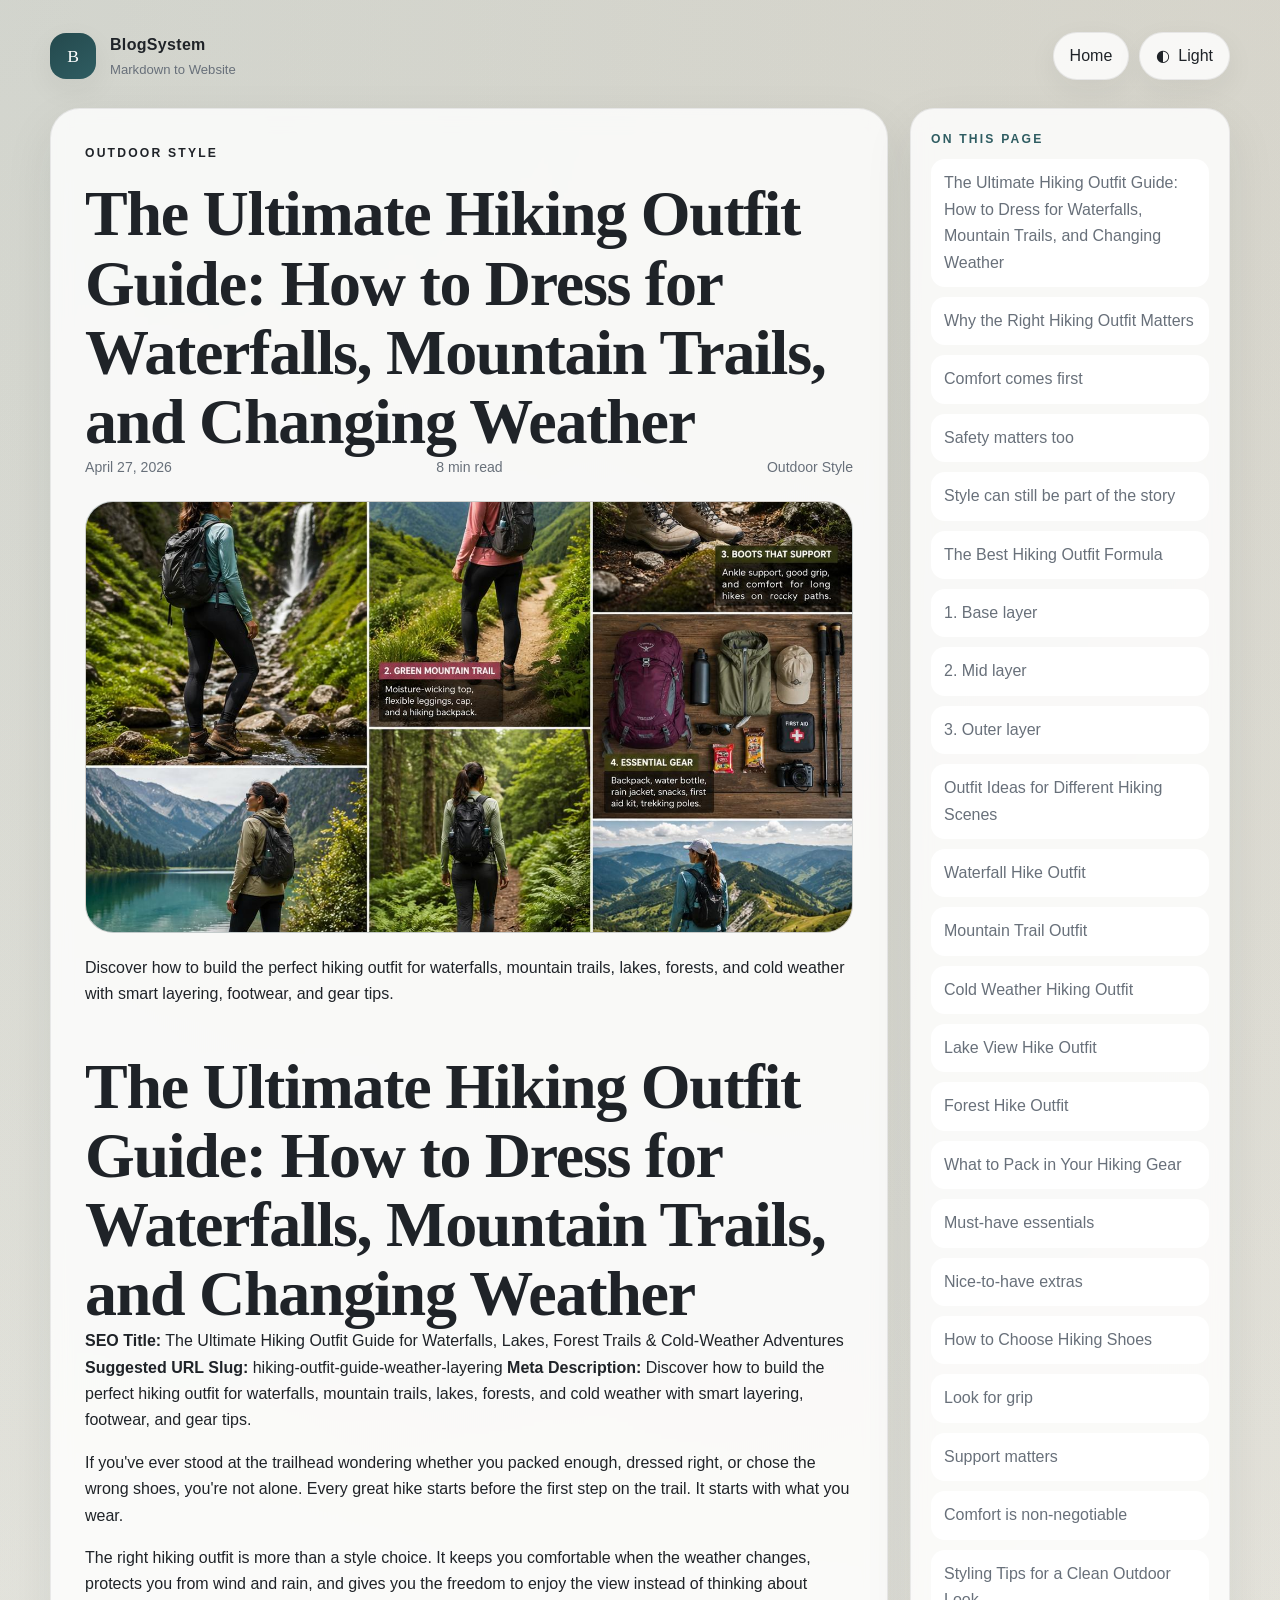
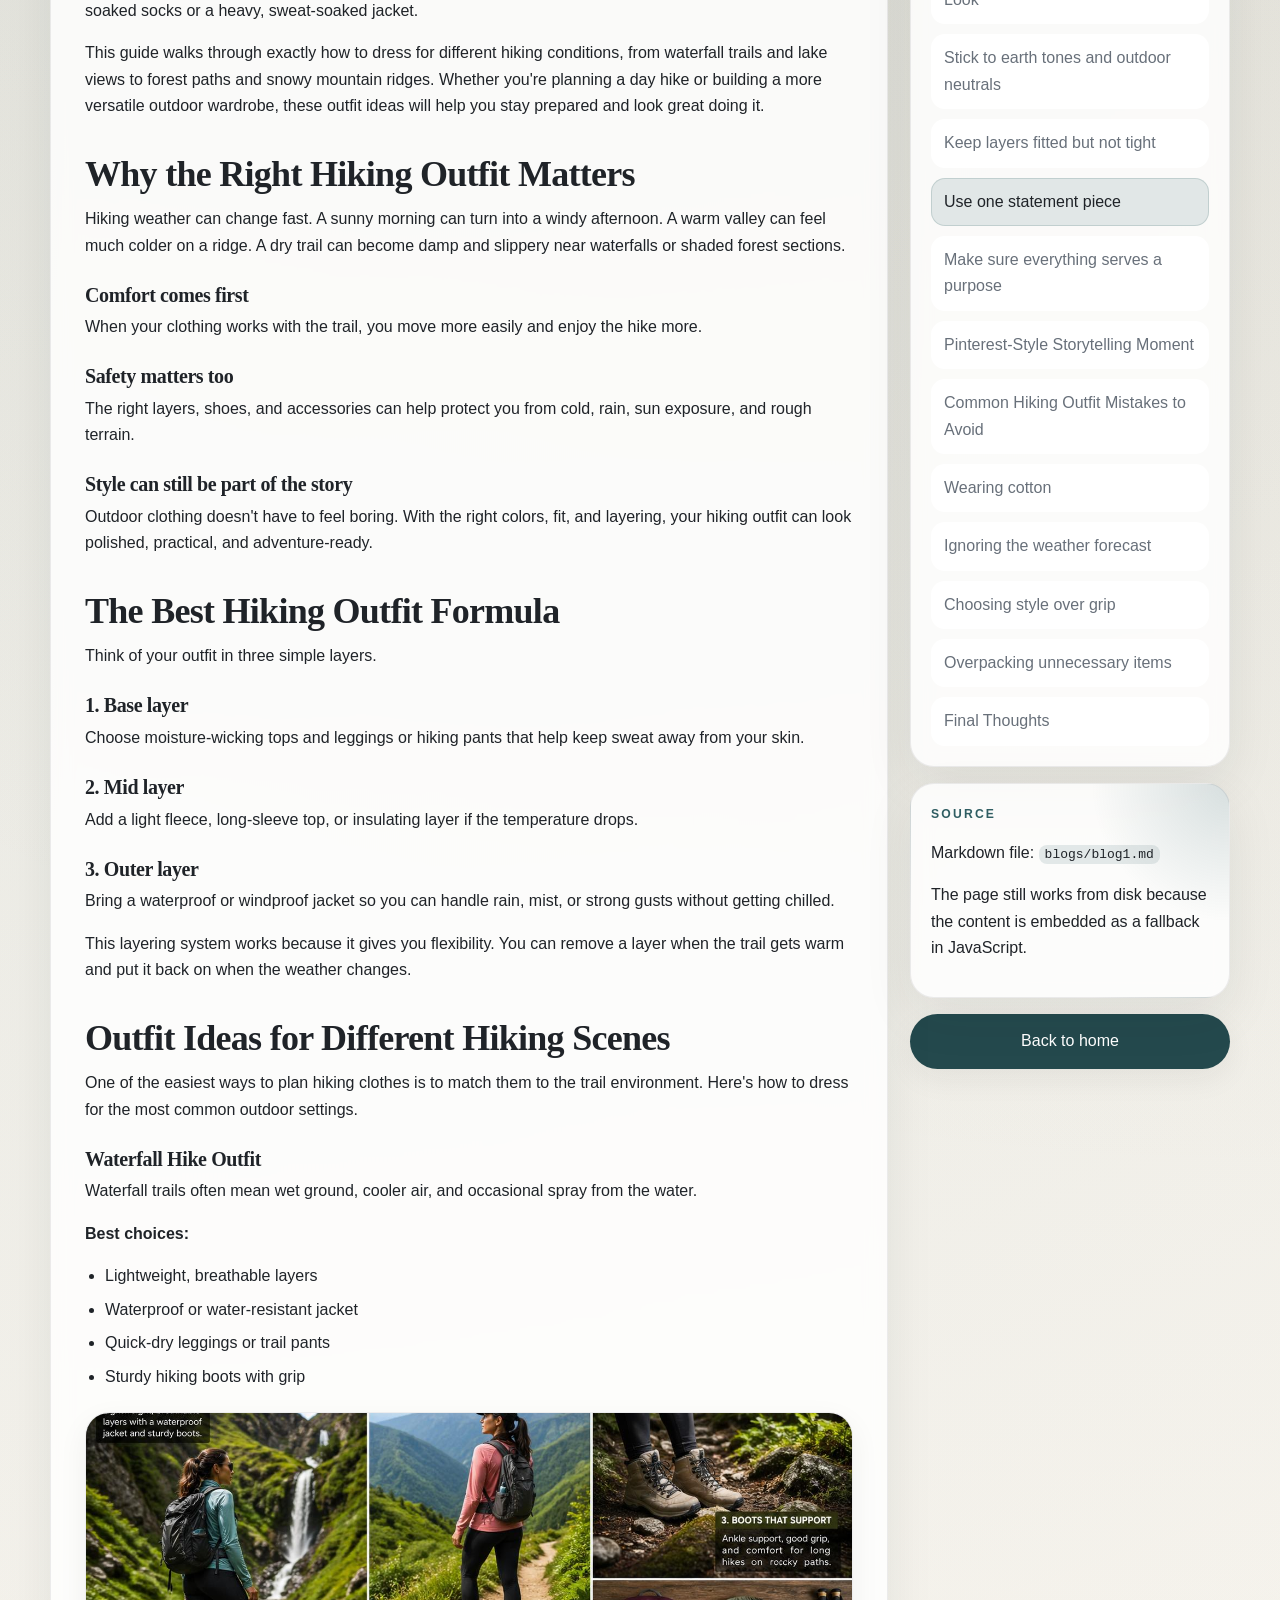
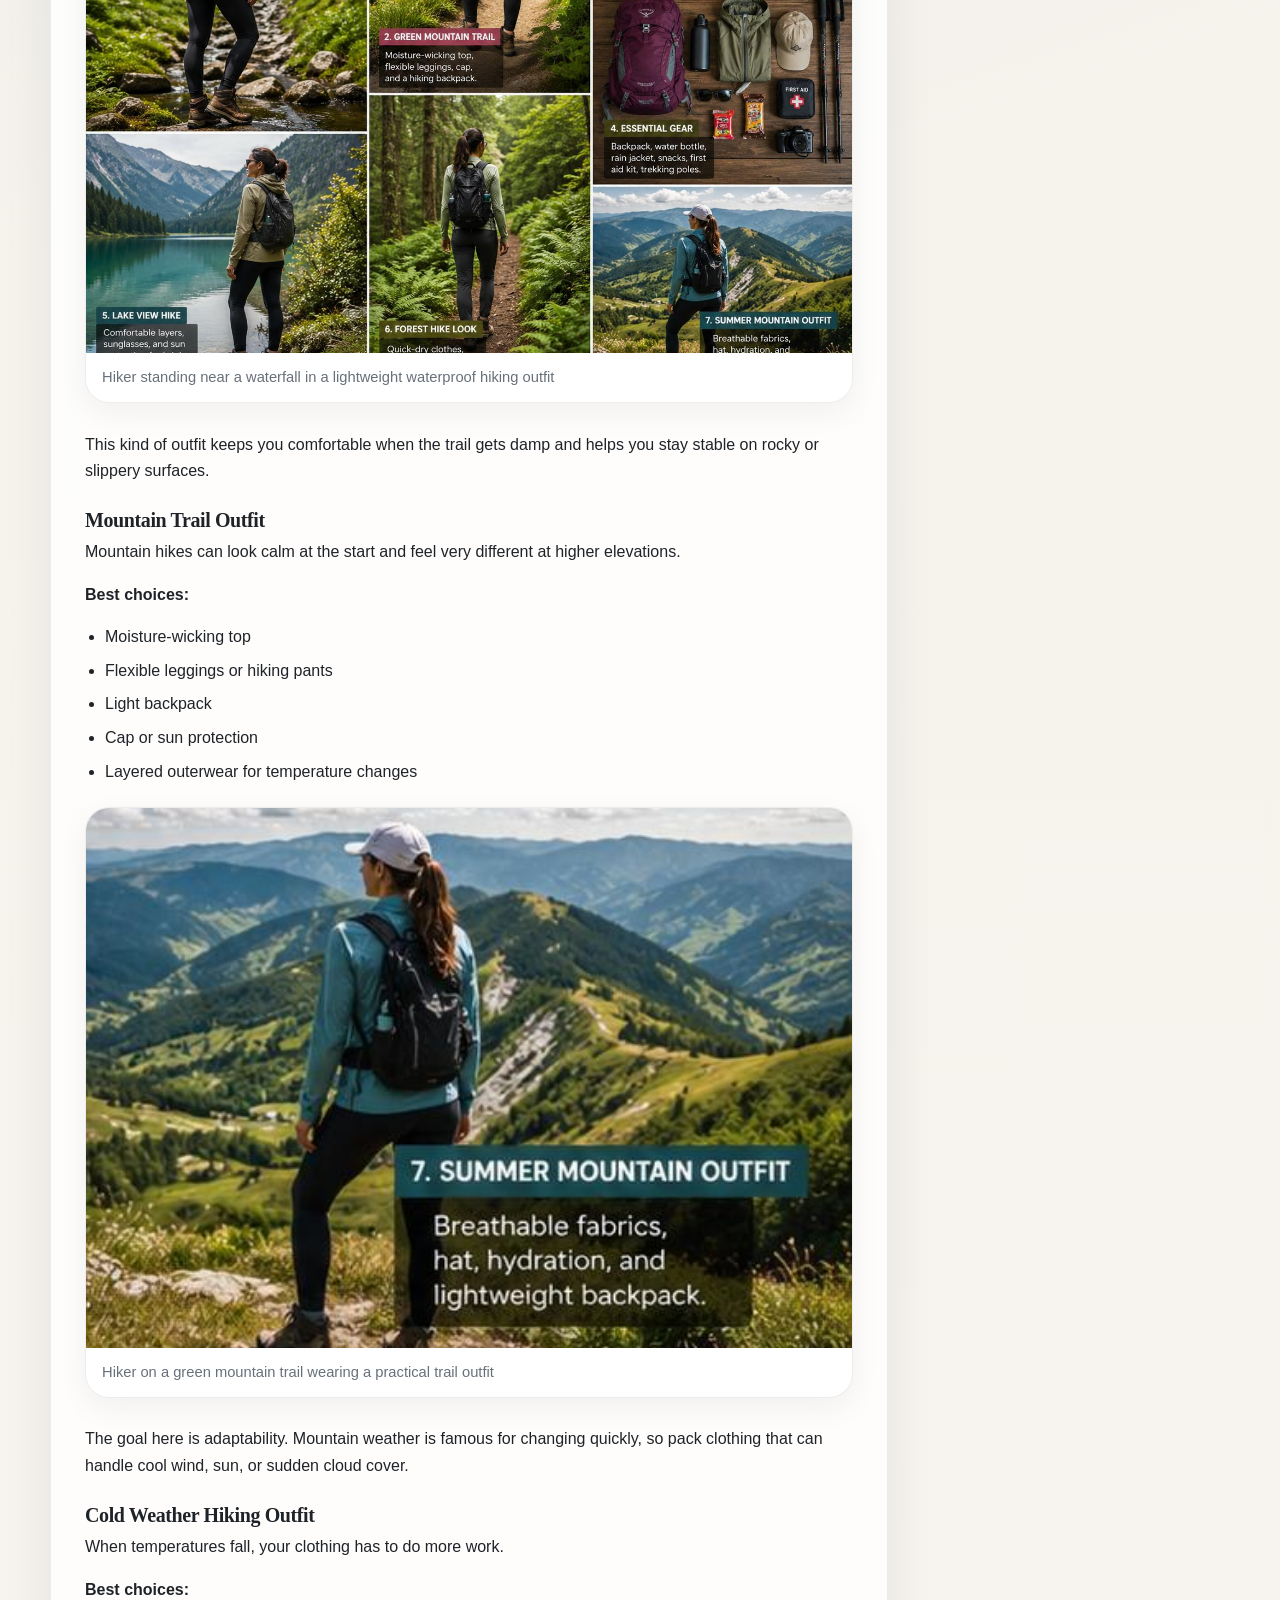
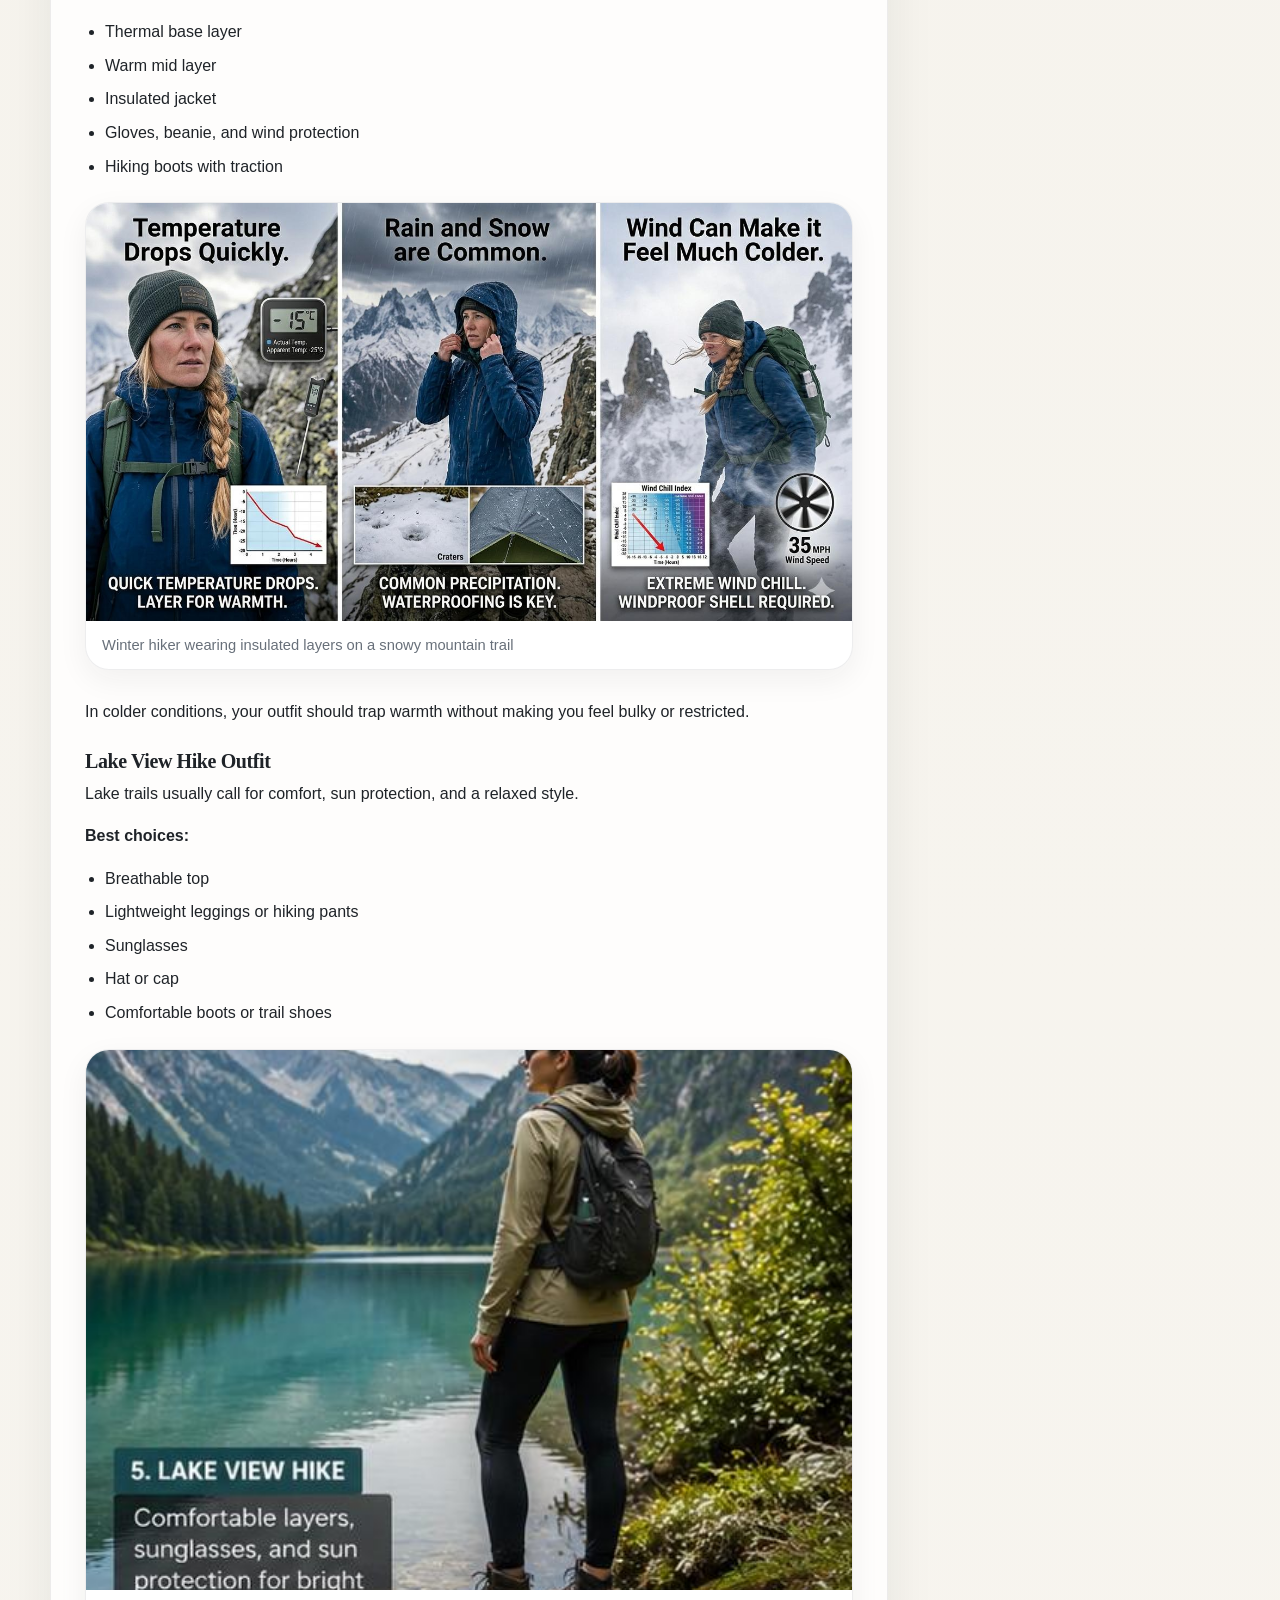
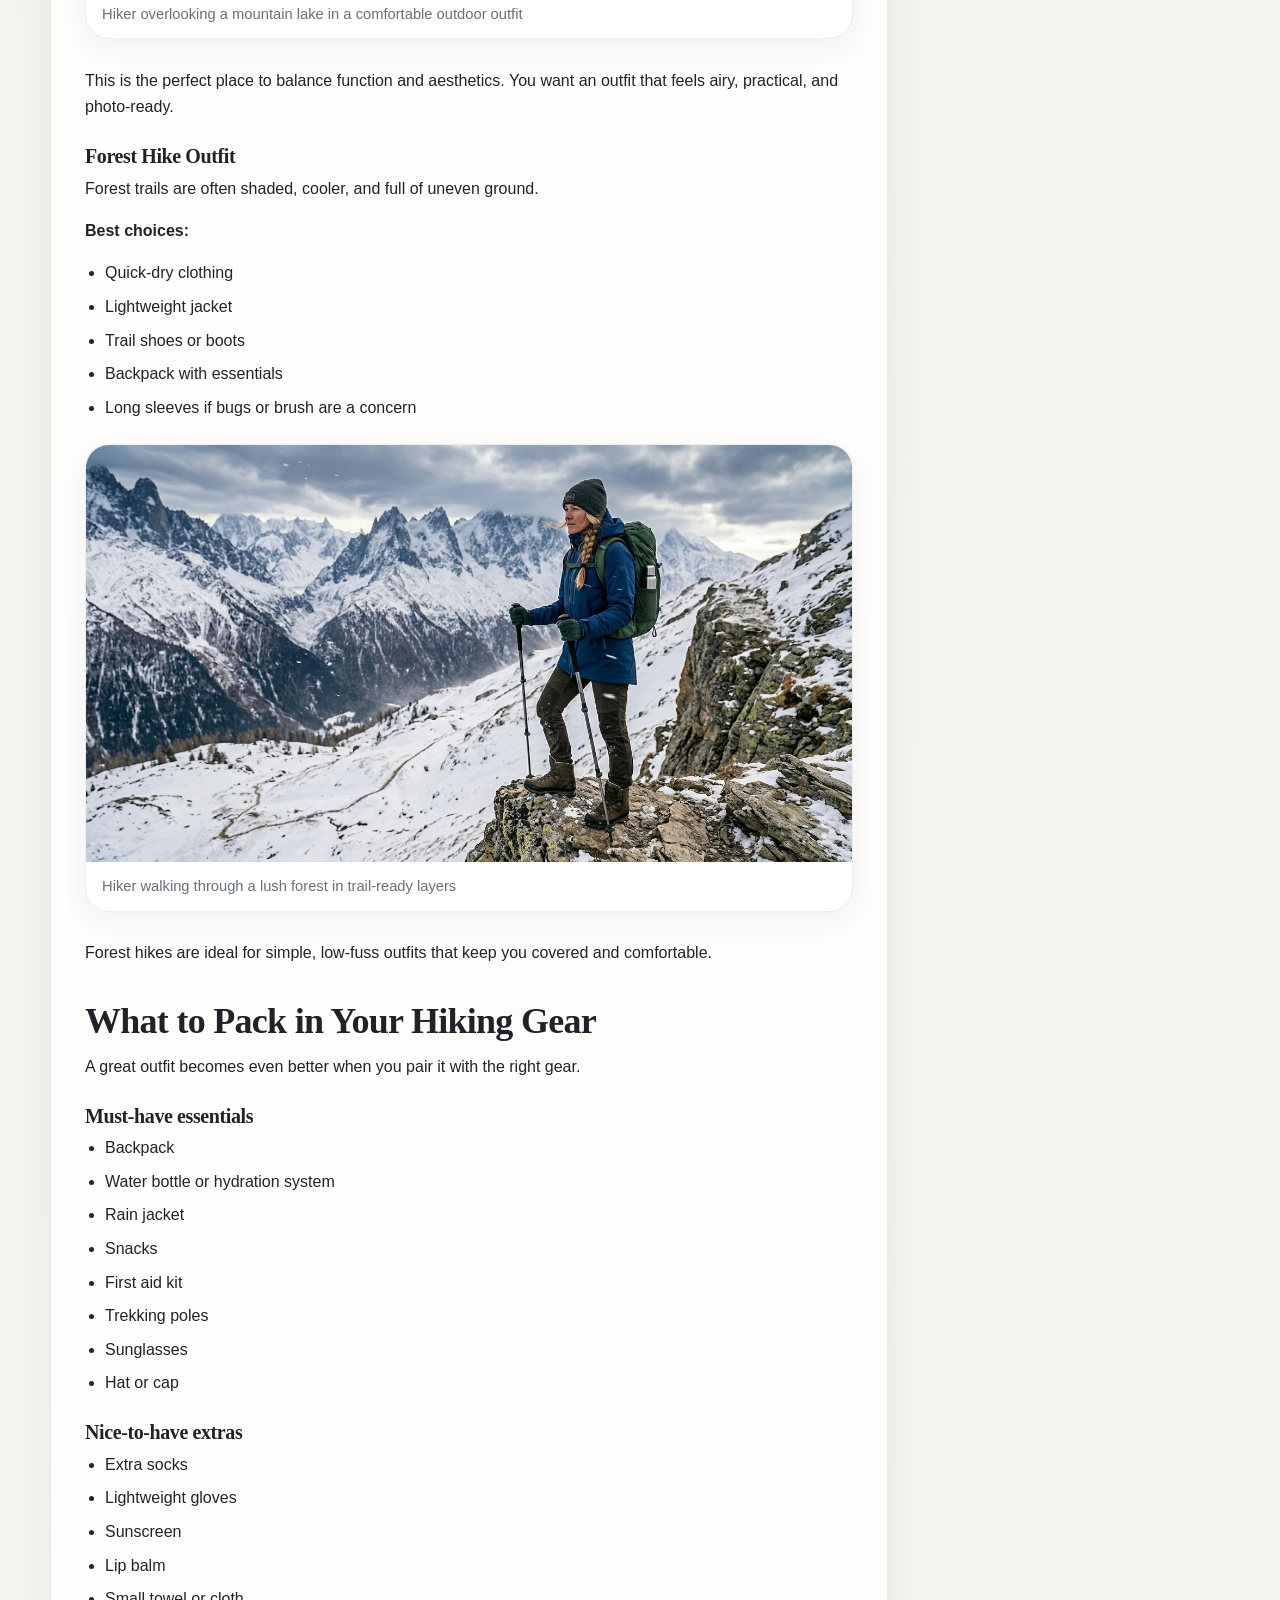
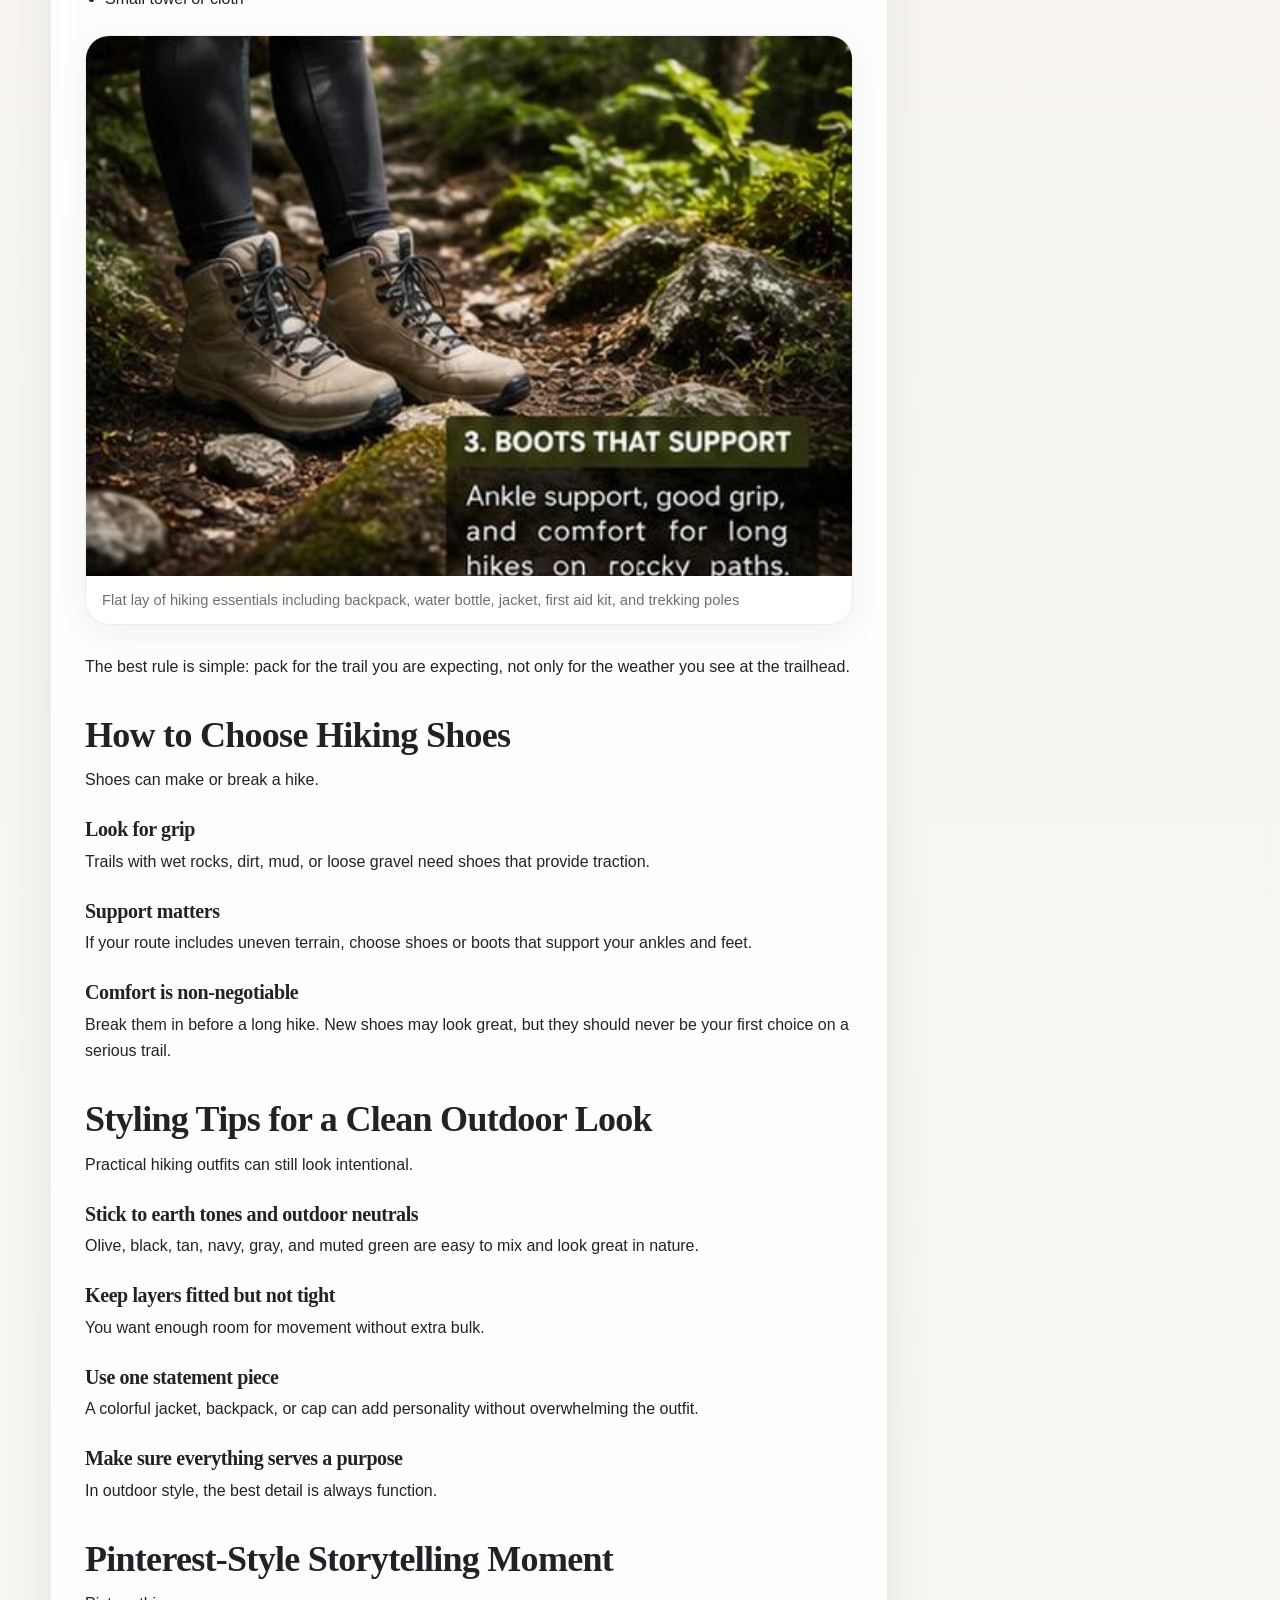
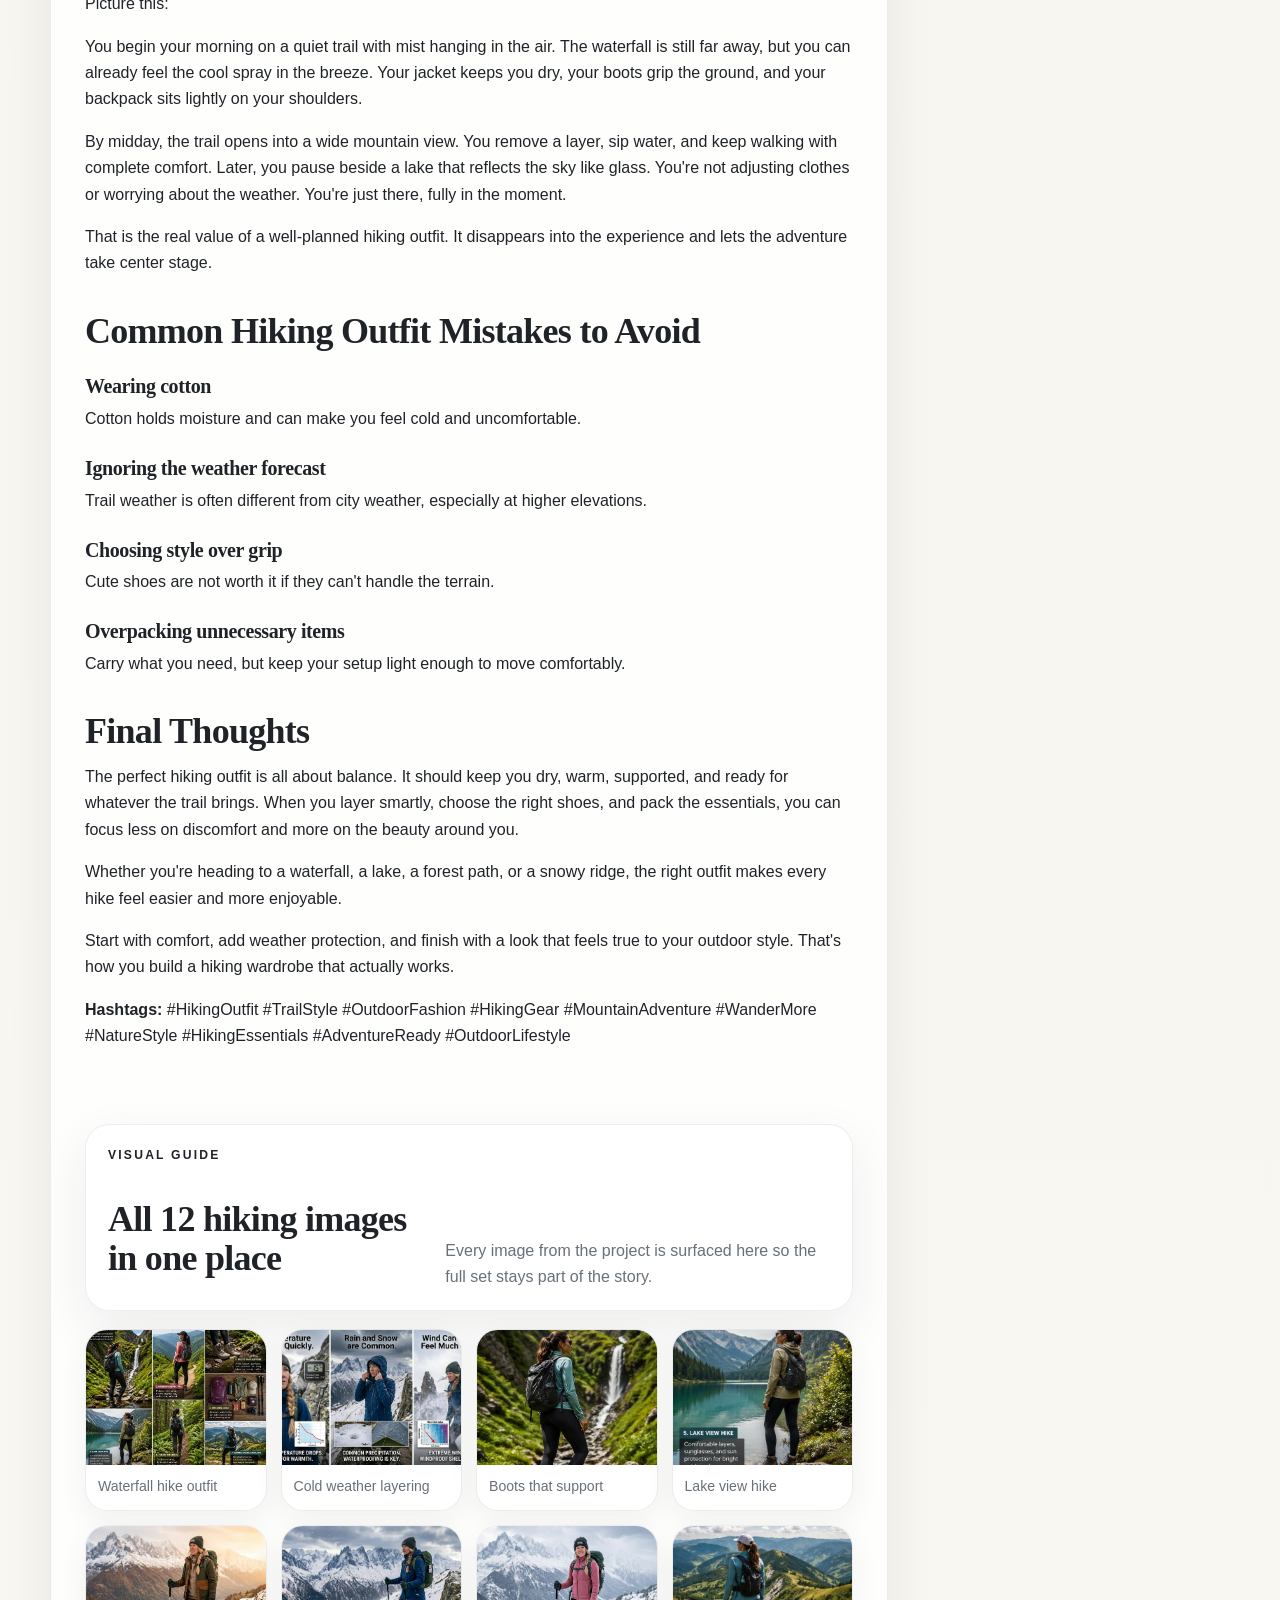
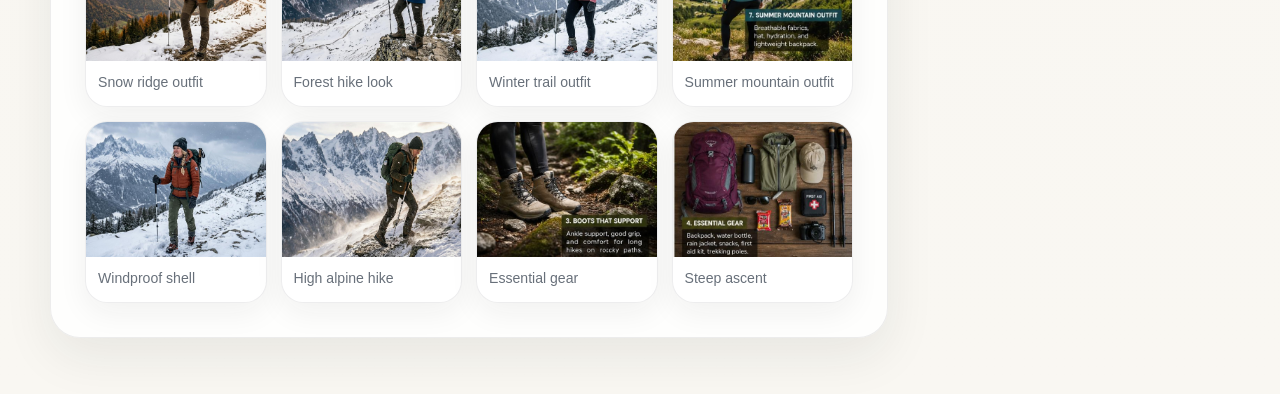
==== post.html @ ffedfe42 "blog system" ====
<!DOCTYPE html>
<html lang="en">
<head>
  <meta charset="UTF-8">
  <meta name="viewport" content="width=device-width, initial-scale=1.0">
  <title>Blog Post | Outdoor Adventure Stories</title>
  <meta name="description" content="Read the full blog post rendered from markdown.">
  <meta property="og:title" content="Blog Post | Outdoor Adventure Stories">
  <meta property="og:description" content="A markdown-driven single blog page with responsive images and a clean editorial layout.">
  <meta property="og:type" content="article">
  <meta property="og:image" content="images/image1.jpg">
  <meta name="twitter:card" content="summary_large_image">
  <meta name="theme-color" content="#f4f1ea">
  <link rel="stylesheet" href="css/style.css">
</head>
<body data-page="post" data-slug="hiking-outfit-guide-weather-layering">
  <div class="page-shell">
    <header class="topbar">
      <a class="brand" href="index.html" aria-label="Blog system home">
        <span class="brand-mark">B</span>
        <span>
          <strong>BlogSystem</strong>
          <small>Markdown to Website</small>
        </span>
      </a>
      <nav class="topbar-actions">
        <a href="index.html" class="nav-link">Home</a>
        <button class="theme-toggle" type="button" data-theme-toggle aria-label="Toggle theme">
          <span class="theme-toggle-icon" aria-hidden="true">◐</span>
          <span data-theme-label>Light</span>
        </button>
      </nav>
    </header>

    <main class="post-layout">
      <article class="post-article" data-post-article aria-live="polite"></article>
      <aside class="post-sidebar">
        <div class="sidebar-card">
          <p class="eyebrow">On this page</p>
          <nav class="toc" data-toc></nav>
        </div>
        <div class="sidebar-card accent-card">
          <p class="eyebrow">Source</p>
          <p>Markdown file: <code>blogs/blog1.md</code></p>
          <p>The page still works from disk because the content is embedded as a fallback in JavaScript.</p>
        </div>
        <a class="back-link" href="index.html">Back to home</a>
      </aside>
    </main>
  </div>

  <script src="js/app.js" defer></script>
</body>
</html>
---- css/style.css ----
:root {
  --bg: #f4f1ea;
  --bg-soft: #f9f7f2;
  --surface: rgba(255, 255, 255, 0.82);
  --surface-strong: #ffffff;
  --text: #1f2328;
  --muted: #68707a;
  --border: rgba(31, 35, 40, 0.08);
  --shadow: 0 18px 50px rgba(31, 35, 40, 0.08);
  --shadow-soft: 0 10px 30px rgba(31, 35, 40, 0.06);
  --accent: #2f5d62;
  --accent-strong: #24494d;
  --accent-soft: rgba(47, 93, 98, 0.12);
  --card-radius: 26px;
  --content-width: 1180px;
  --serif: "Iowan Old Style", "Palatino Linotype", "Book Antiqua", Georgia, serif;
  --sans: "Avenir Next", "Segoe UI", "Trebuchet MS", sans-serif;
}

[data-theme="dark"] {
  --bg: #0f1417;
  --bg-soft: #141b1f;
  --surface: rgba(20, 27, 31, 0.84);
  --surface-strong: #182126;
  --text: #eff3f1;
  --muted: #9da8a6;
  --border: rgba(255, 255, 255, 0.08);
  --shadow: 0 18px 50px rgba(0, 0, 0, 0.35);
  --shadow-soft: 0 10px 30px rgba(0, 0, 0, 0.24);
  --accent: #93b7b3;
  --accent-strong: #cae1de;
  --accent-soft: rgba(147, 183, 179, 0.12);
}

* {
  box-sizing: border-box;
}

html {
  scroll-behavior: smooth;
}

body {
  margin: 0;
  color: var(--text);
  background:
    radial-gradient(circle at top left, rgba(47, 93, 98, 0.14), transparent 30%),
    radial-gradient(circle at top right, rgba(152, 124, 89, 0.14), transparent 24%),
    linear-gradient(180deg, var(--bg) 0%, var(--bg-soft) 100%);
  font-family: var(--sans);
  line-height: 1.65;
}

body::before {
  content: "";
  position: fixed;
  inset: 0;
  pointer-events: none;
  background-image: linear-gradient(rgba(255, 255, 255, 0.18) 1px, transparent 1px), linear-gradient(90deg, rgba(255, 255, 255, 0.18) 1px, transparent 1px);
  background-size: 42px 42px;
  mask-image: linear-gradient(180deg, rgba(0, 0, 0, 0.12), transparent 80%);
  opacity: 0.2;
}

img {
  max-width: 100%;
  display: block;
}

a {
  color: inherit;
  text-decoration: none;
}

button,
input {
  font: inherit;
}

.page-shell {
  width: min(var(--content-width), calc(100% - 32px));
  margin: 0 auto;
  padding: 22px 0 56px;
  position: relative;
  z-index: 1;
}

.topbar {
  display: flex;
  align-items: center;
  justify-content: space-between;
  gap: 18px;
  padding: 10px 0 28px;
}

.brand {
  display: inline-flex;
  align-items: center;
  gap: 14px;
}

.brand-mark {
  width: 46px;
  height: 46px;
  border-radius: 16px;
  display: grid;
  place-items: center;
  color: white;
  background: linear-gradient(145deg, var(--accent-strong), var(--accent));
  box-shadow: var(--shadow-soft);
  font-family: var(--serif);
  font-size: 1.1rem;
}

.brand strong,
.brand small {
  display: block;
}

.brand strong {
  font-size: 1rem;
  letter-spacing: 0.02em;
}

.brand small {
  color: var(--muted);
  font-size: 0.82rem;
}

.topbar-actions {
  display: flex;
  align-items: center;
  gap: 10px;
  flex-wrap: wrap;
}

.nav-link,
.theme-toggle {
  border: 1px solid var(--border);
  background: var(--surface);
  color: var(--text);
  border-radius: 999px;
  padding: 10px 16px;
  box-shadow: var(--shadow-soft);
  transition: transform 180ms ease, border-color 180ms ease, background 180ms ease;
}

.nav-link:hover,
.theme-toggle:hover {
  transform: translateY(-1px);
  border-color: rgba(47, 93, 98, 0.22);
}

.nav-link.is-active {
  background: var(--accent-soft);
  border-color: rgba(47, 93, 98, 0.18);
}

.theme-toggle {
  display: inline-flex;
  align-items: center;
  gap: 8px;
}

.theme-toggle-icon {
  font-size: 1rem;
}

.hero {
  display: grid;
  grid-template-columns: 1.08fr 0.92fr;
  gap: 24px;
  align-items: stretch;
  margin-bottom: 26px;
}

.hero-copy,
.hero-visual,
.toolbar,
.sidebar-card,
.footer-note,
.post-article,
.post-card,
.section-heading {
  border: 1px solid var(--border);
  background: var(--surface);
  backdrop-filter: blur(10px);
  box-shadow: var(--shadow);
}

.hero-copy {
  border-radius: calc(var(--card-radius) + 6px);
  padding: 34px;
  display: flex;
  flex-direction: column;
  justify-content: center;
}

.eyebrow {
  margin: 0 0 10px;
  text-transform: uppercase;
  letter-spacing: 0.18em;
  color: var(--accent);
  font-size: 0.76rem;
  font-weight: 700;
}

.hero h1,
.section-heading h2,
.post-title,
.post-article h1,
.post-article h2,
.post-article h3 {
  font-family: var(--serif);
  line-height: 1.08;
  letter-spacing: -0.02em;
}

.hero h1 {
  margin: 0;
  font-size: clamp(2.6rem, 6vw, 4.7rem);
  max-width: 11ch;
}

.hero-text {
  font-size: 1.06rem;
  color: var(--muted);
  max-width: 60ch;
  margin: 16px 0 0;
}

.hero-meta {
  display: grid;
  grid-template-columns: repeat(3, minmax(0, 1fr));
  gap: 12px;
  margin-top: 24px;
}

.hero-meta div {
  border-radius: 18px;
  padding: 16px 18px;
  background: var(--surface-strong);
  border: 1px solid var(--border);
}

.hero-meta strong {
  display: block;
  font-size: 1.4rem;
  margin-bottom: 2px;
}

.hero-meta span {
  color: var(--muted);
  font-size: 0.9rem;
}

.hero-visual {
  border-radius: calc(var(--card-radius) + 6px);
  overflow: hidden;
  min-height: 100%;
}

.hero-card {
  height: 100%;
  display: grid;
  grid-template-rows: 1fr auto;
}

.hero-card img {
  width: 100%;
  height: 100%;
  object-fit: cover;
  min-height: 320px;
}

.hero-card-body {
  padding: 22px 24px 24px;
  background: linear-gradient(180deg, rgba(255, 255, 255, 0.18), rgba(255, 255, 255, 0.92));
}

[data-theme="dark"] .hero-card-body {
  background: linear-gradient(180deg, rgba(24, 33, 38, 0.1), rgba(24, 33, 38, 0.96));
}

.hero-card-body p {
  margin: 0 0 6px;
  color: var(--accent);
  font-size: 0.82rem;
  text-transform: uppercase;
  letter-spacing: 0.16em;
  font-weight: 700;
}

.hero-card-body h2 {
  margin: 0;
  font-family: var(--serif);
  font-size: 1.8rem;
}

.hero-card-body span {
  color: var(--muted);
  display: block;
  margin-top: 8px;
}

.toolbar {
  border-radius: 24px;
  padding: 16px;
  margin-bottom: 22px;
  display: flex;
  align-items: center;
  justify-content: space-between;
  gap: 14px;
}

.search-box {
  flex: 1 1 280px;
  display: flex;
  align-items: center;
  gap: 10px;
  padding: 14px 16px;
  border-radius: 18px;
  background: var(--surface-strong);
  border: 1px solid var(--border);
}

.search-box span {
  color: var(--muted);
}

.search-box input {
  width: 100%;
  border: 0;
  outline: 0;
  background: transparent;
  color: var(--text);
}

.filter-chips {
  display: flex;
  gap: 10px;
  flex-wrap: wrap;
}

.chip {
  border: 1px solid var(--border);
  background: var(--surface-strong);
  color: var(--muted);
  border-radius: 999px;
  padding: 9px 14px;
  cursor: pointer;
  transition: all 180ms ease;
}

.chip:hover,
.chip.is-active {
  color: var(--text);
  border-color: rgba(47, 93, 98, 0.24);
  background: var(--accent-soft);
}

.section-heading {
  border-radius: 24px;
  padding: 20px 22px;
  margin-bottom: 18px;
  display: flex;
  gap: 20px;
  justify-content: space-between;
  align-items: end;
}

.section-heading h2 {
  margin: 0;
  font-size: clamp(1.7rem, 3vw, 2.4rem);
}

.section-heading p:last-child {
  margin: 0;
  max-width: 48ch;
  color: var(--muted);
}

.visual-reel {
  margin-bottom: 22px;
}

.reel-grid,
.gallery-grid {
  display: grid;
  gap: 14px;
}

.reel-grid {
  grid-template-columns: repeat(12, minmax(180px, 1fr));
  overflow-x: auto;
  padding-bottom: 6px;
}

.reel-card,
.gallery-card {
  margin: 0;
  border-radius: 22px;
  overflow: hidden;
  background: var(--surface-strong);
  border: 1px solid var(--border);
  box-shadow: var(--shadow-soft);
}

.reel-card {
  min-width: 180px;
}

.reel-card img,
.gallery-card img {
  width: 100%;
  display: block;
  object-fit: cover;
}

.reel-card img {
  aspect-ratio: 4 / 5;
}

.gallery-card img {
  aspect-ratio: 4 / 3;
}

.reel-card figcaption,
.gallery-card figcaption {
  padding: 10px 12px 12px;
  font-size: 0.88rem;
  color: var(--muted);
}

.gallery-heading {
  margin-top: 22px;
}

.gallery-grid {
  grid-template-columns: repeat(auto-fit, minmax(180px, 1fr));
}

.post-grid {
  column-count: 1;
  column-gap: 18px;
}

.post-card {
  break-inside: avoid;
  border-radius: 28px;
  overflow: hidden;
  margin-bottom: 18px;
  display: block;
  transform: translateZ(0);
}

.post-card:hover .post-image img {
  transform: scale(1.03);
}

.post-image {
  aspect-ratio: 16 / 11;
  overflow: hidden;
  background: linear-gradient(135deg, rgba(47, 93, 98, 0.18), rgba(152, 124, 89, 0.18));
}

.post-image img {
  width: 100%;
  height: 100%;
  object-fit: cover;
  transition: transform 280ms ease;
}

.post-content {
  padding: 22px;
}

.post-meta {
  display: flex;
  justify-content: space-between;
  gap: 14px;
  color: var(--muted);
  font-size: 0.88rem;
  margin-bottom: 10px;
}

.post-title {
  margin: 0;
  font-size: clamp(1.55rem, 2.4vw, 2rem);
}

.post-excerpt {
  margin: 12px 0 0;
  color: var(--muted);
}

.post-tags {
  display: flex;
  flex-wrap: wrap;
  gap: 8px;
  margin-top: 18px;
}

.tag {
  border-radius: 999px;
  padding: 7px 11px;
  background: var(--accent-soft);
  color: var(--text);
  font-size: 0.8rem;
}

.footer-note {
  margin-top: 22px;
  border-radius: 24px;
  padding: 18px 22px;
  color: var(--muted);
}

.footer-note code,
.sidebar-card code {
  background: var(--accent-soft);
  color: var(--text);
  padding: 2px 6px;
  border-radius: 8px;
}

.post-layout {
  display: grid;
  grid-template-columns: minmax(0, 1fr) 320px;
  gap: 22px;
  align-items: start;
}

.post-article {
  border-radius: 30px;
  overflow: hidden;
}

.post-hero {
  padding: 34px 34px 0;
}

.post-banner {
  margin-top: 22px;
  overflow: hidden;
  border-radius: 28px;
  aspect-ratio: 16 / 9;
  border: 1px solid var(--border);
  background: linear-gradient(135deg, rgba(47, 93, 98, 0.2), rgba(152, 124, 89, 0.2));
}

.post-banner img {
  width: 100%;
  height: 100%;
  object-fit: cover;
}

.post-intro {
  padding: 22px 34px 6px;
  color: var(--muted);
}

.post-body {
  padding: 10px 34px 36px;
}

.post-article h1 {
  margin: 12px 0 0;
  font-size: clamp(2.35rem, 5vw, 4.2rem);
}

.post-article h2 {
  margin: 2.2rem 0 0.8rem;
  font-size: clamp(1.5rem, 3vw, 2.25rem);
}

.post-article h3 {
  margin: 1.6rem 0 0.5rem;
  font-size: 1.25rem;
}

.post-article p,
.post-article ul,
.post-article ol {
  margin: 0 0 1rem;
  color: var(--text);
}

.post-article ul,
.post-article ol {
  padding-left: 1.25rem;
}

.post-article li + li {
  margin-top: 0.45rem;
}

.post-article strong {
  font-weight: 700;
}

.article-figure {
  margin: 1.4rem 0 1.8rem;
  border-radius: 24px;
  overflow: hidden;
  border: 1px solid var(--border);
  box-shadow: var(--shadow-soft);
  background: var(--surface-strong);
}

.article-figure img {
  width: 100%;
  max-height: 540px;
  object-fit: cover;
}

.article-figure figcaption {
  padding: 12px 16px;
  color: var(--muted);
  font-size: 0.92rem;
}

.story-gallery {
  padding: 0 34px 34px;
}

.sidebar-card {
  border-radius: 24px;
  padding: 20px;
  margin-bottom: 16px;
}

.accent-card {
  background:
    radial-gradient(circle at top right, rgba(47, 93, 98, 0.18), transparent 36%),
    var(--surface);
}

.toc {
  display: grid;
  gap: 10px;
}

.toc a {
  color: var(--muted);
  padding: 10px 12px;
  border-radius: 14px;
  background: var(--surface-strong);
  border: 1px solid transparent;
}

.toc a:hover {
  color: var(--text);
  border-color: var(--border);
}

.toc a.is-active {
  color: var(--text);
  background: var(--accent-soft);
  border-color: rgba(47, 93, 98, 0.18);
}

.back-link {
  display: inline-flex;
  justify-content: center;
  width: 100%;
  padding: 14px 16px;
  border-radius: 999px;
  background: var(--accent-strong);
  color: white;
  box-shadow: var(--shadow-soft);
}

.empty-state {
  padding: 32px 24px;
  border-radius: 24px;
  text-align: center;
  color: var(--muted);
  border: 1px dashed var(--border);
  background: var(--surface);
}

.visually-hidden {
  position: absolute;
  width: 1px;
  height: 1px;
  margin: -1px;
  padding: 0;
  overflow: hidden;
  clip: rect(0, 0, 0, 0);
  border: 0;
}

@media (min-width: 720px) {
  .post-grid {
    column-count: 2;
  }
}

@media (min-width: 1080px) {
  .post-grid {
    column-count: 3;
  }
}

@media (max-width: 1024px) {
  .hero,
  .post-layout {
    grid-template-columns: 1fr;
  }

  .post-sidebar {
    order: -1;
    display: grid;
    grid-template-columns: repeat(2, minmax(0, 1fr));
    gap: 16px;
  }

  .post-sidebar .sidebar-card {
    margin: 0;
  }
}

@media (max-width: 720px) {
  .page-shell {
    width: min(100% - 20px, var(--content-width));
    padding-top: 14px;
  }

  .topbar,
  .toolbar,
  .section-heading {
    flex-direction: column;
    align-items: stretch;
  }

  .hero-copy,
  .post-hero,
  .post-intro,
  .post-body {
    padding-left: 18px;
    padding-right: 18px;
  }

  .story-gallery {
    padding-left: 18px;
    padding-right: 18px;
    padding-bottom: 20px;
  }

  .hero-meta,
  .post-sidebar {
    grid-template-columns: 1fr;
  }

  .hero-copy,
  .toolbar,
  .section-heading,
  .footer-note,
  .sidebar-card,
  .post-card {
    border-radius: 22px;
  }
}
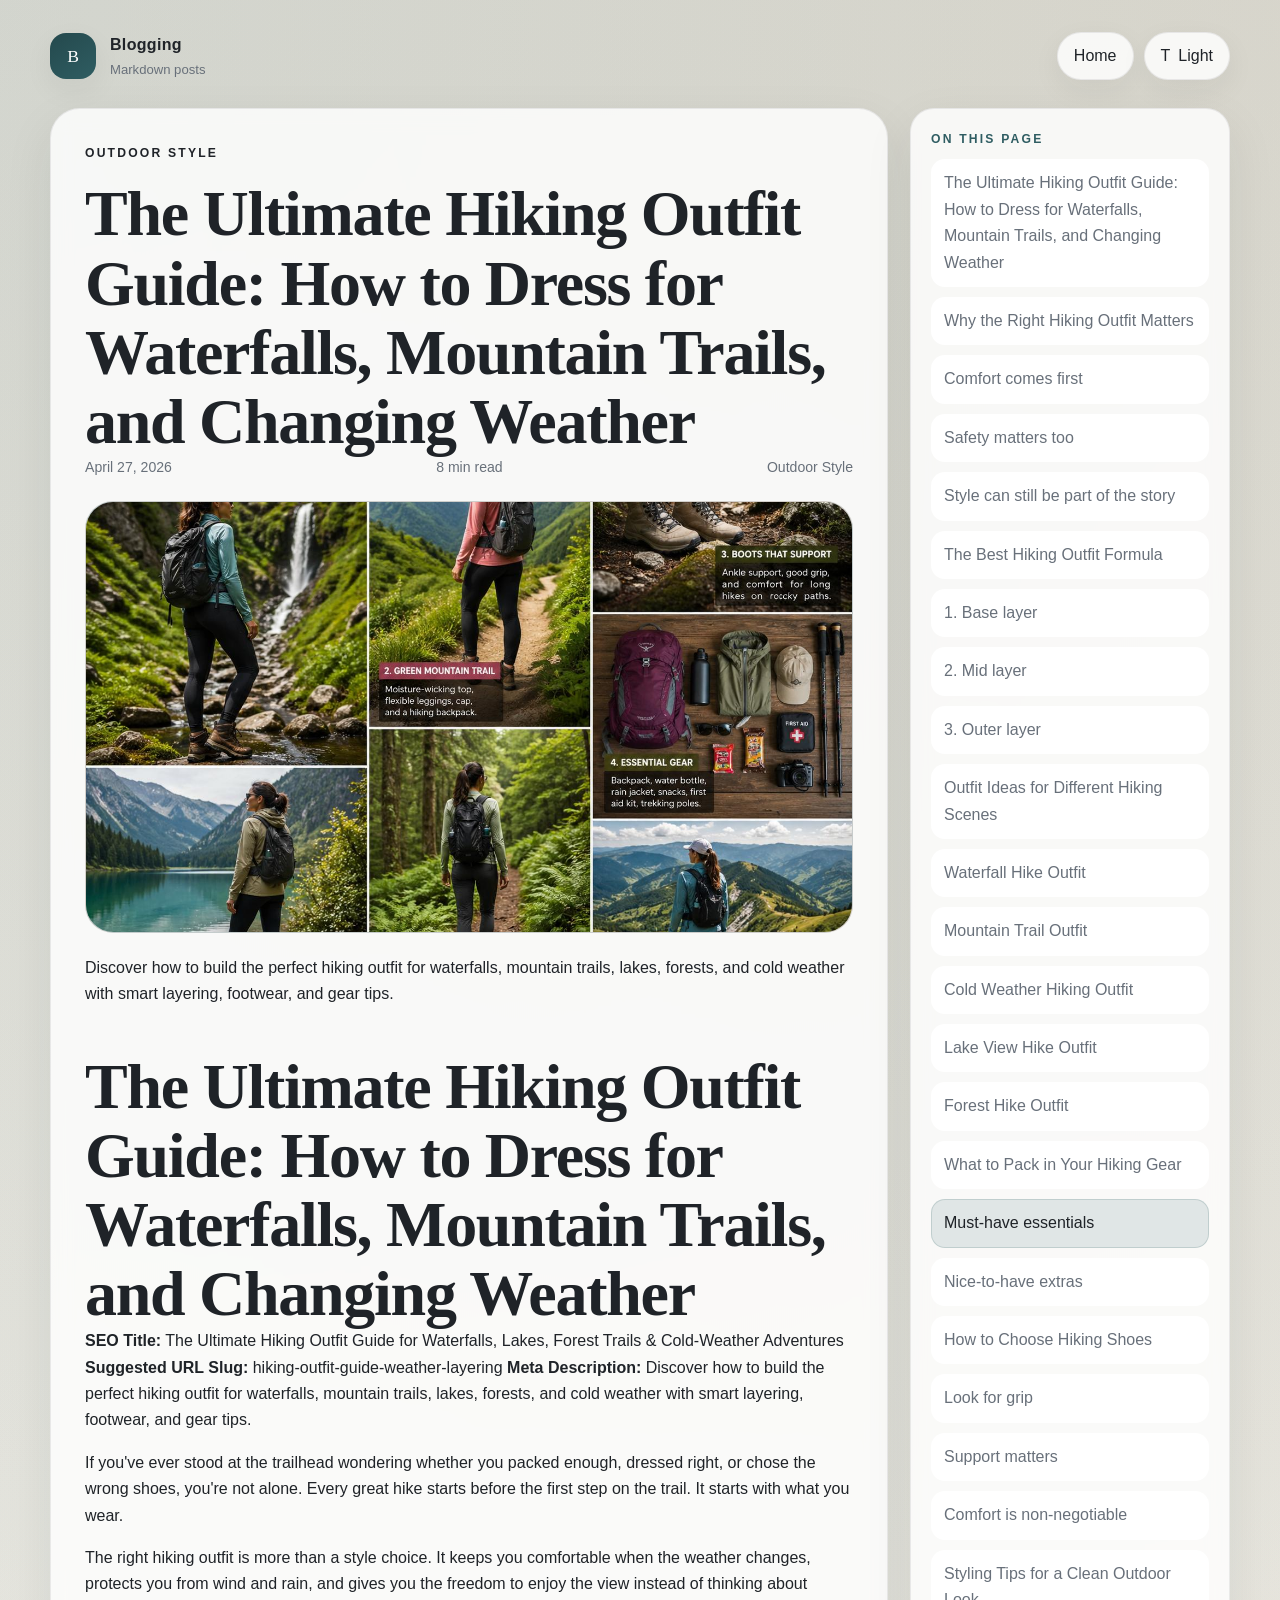
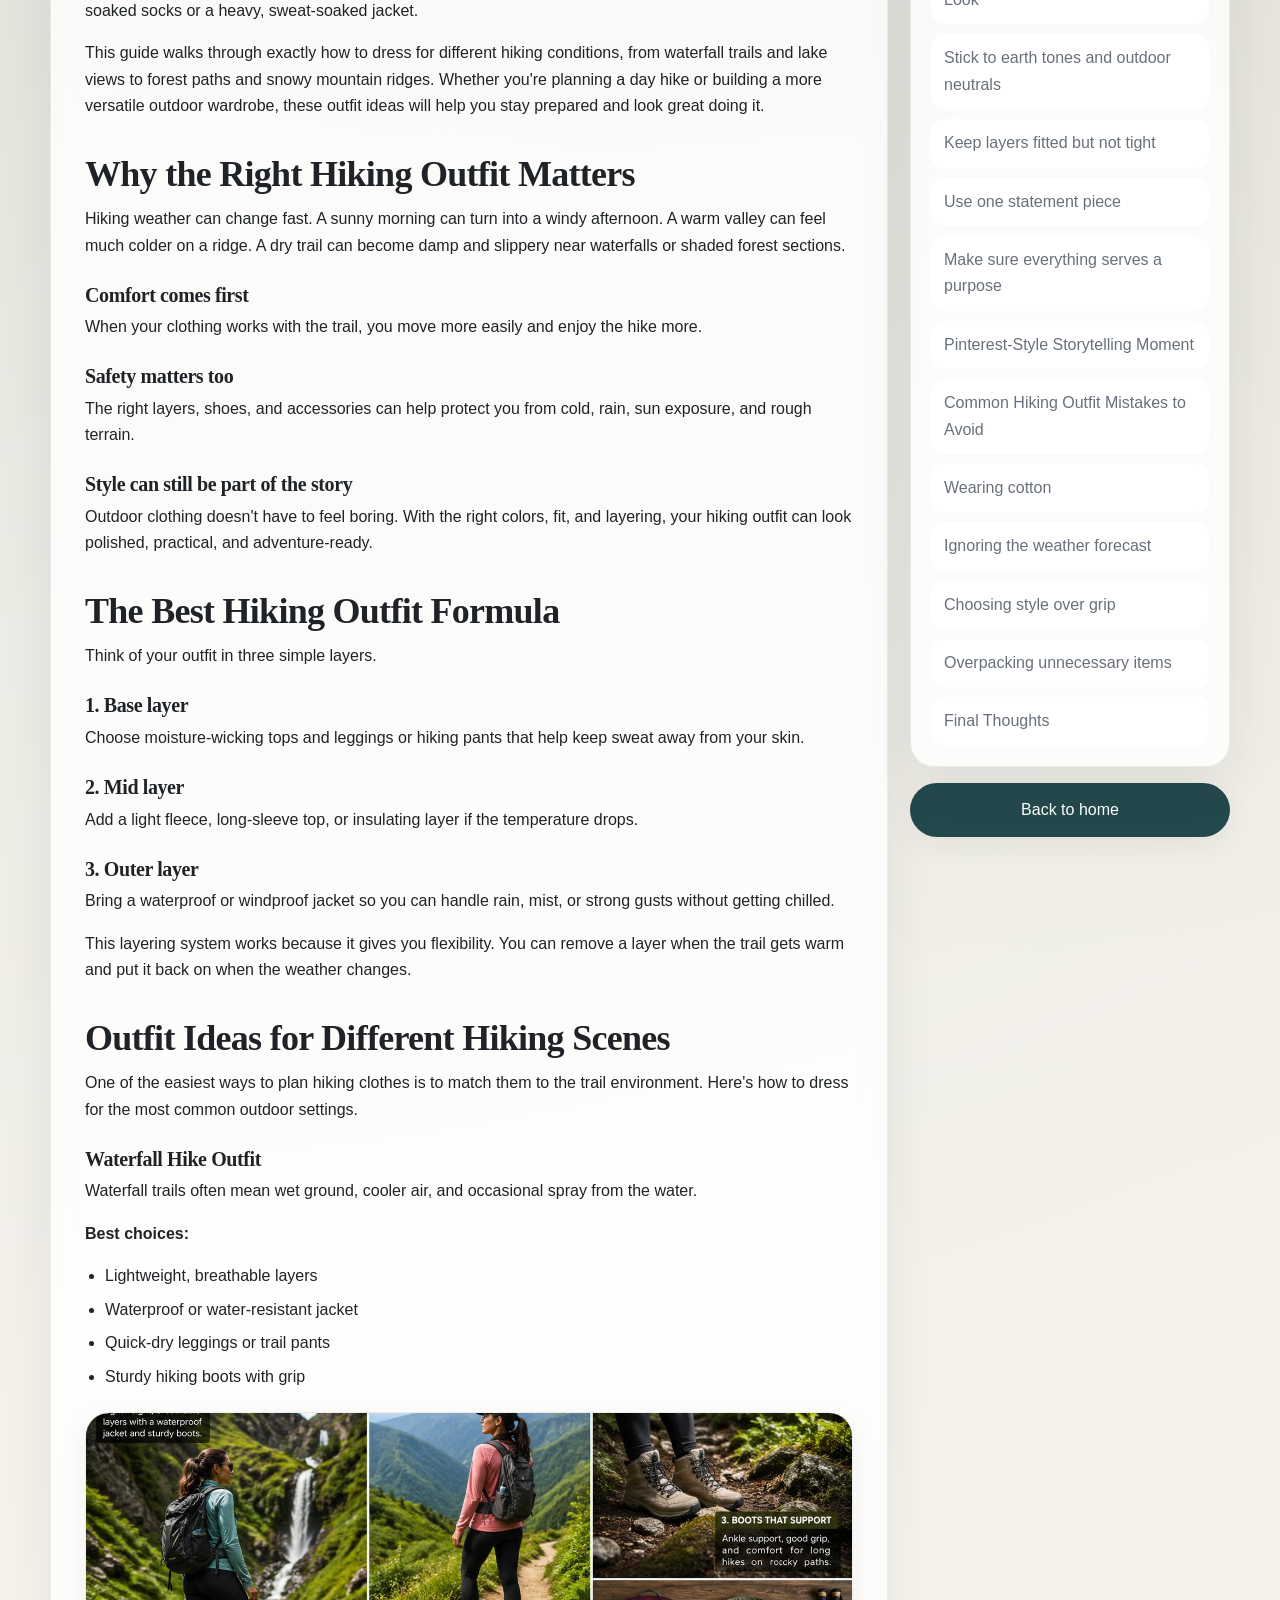
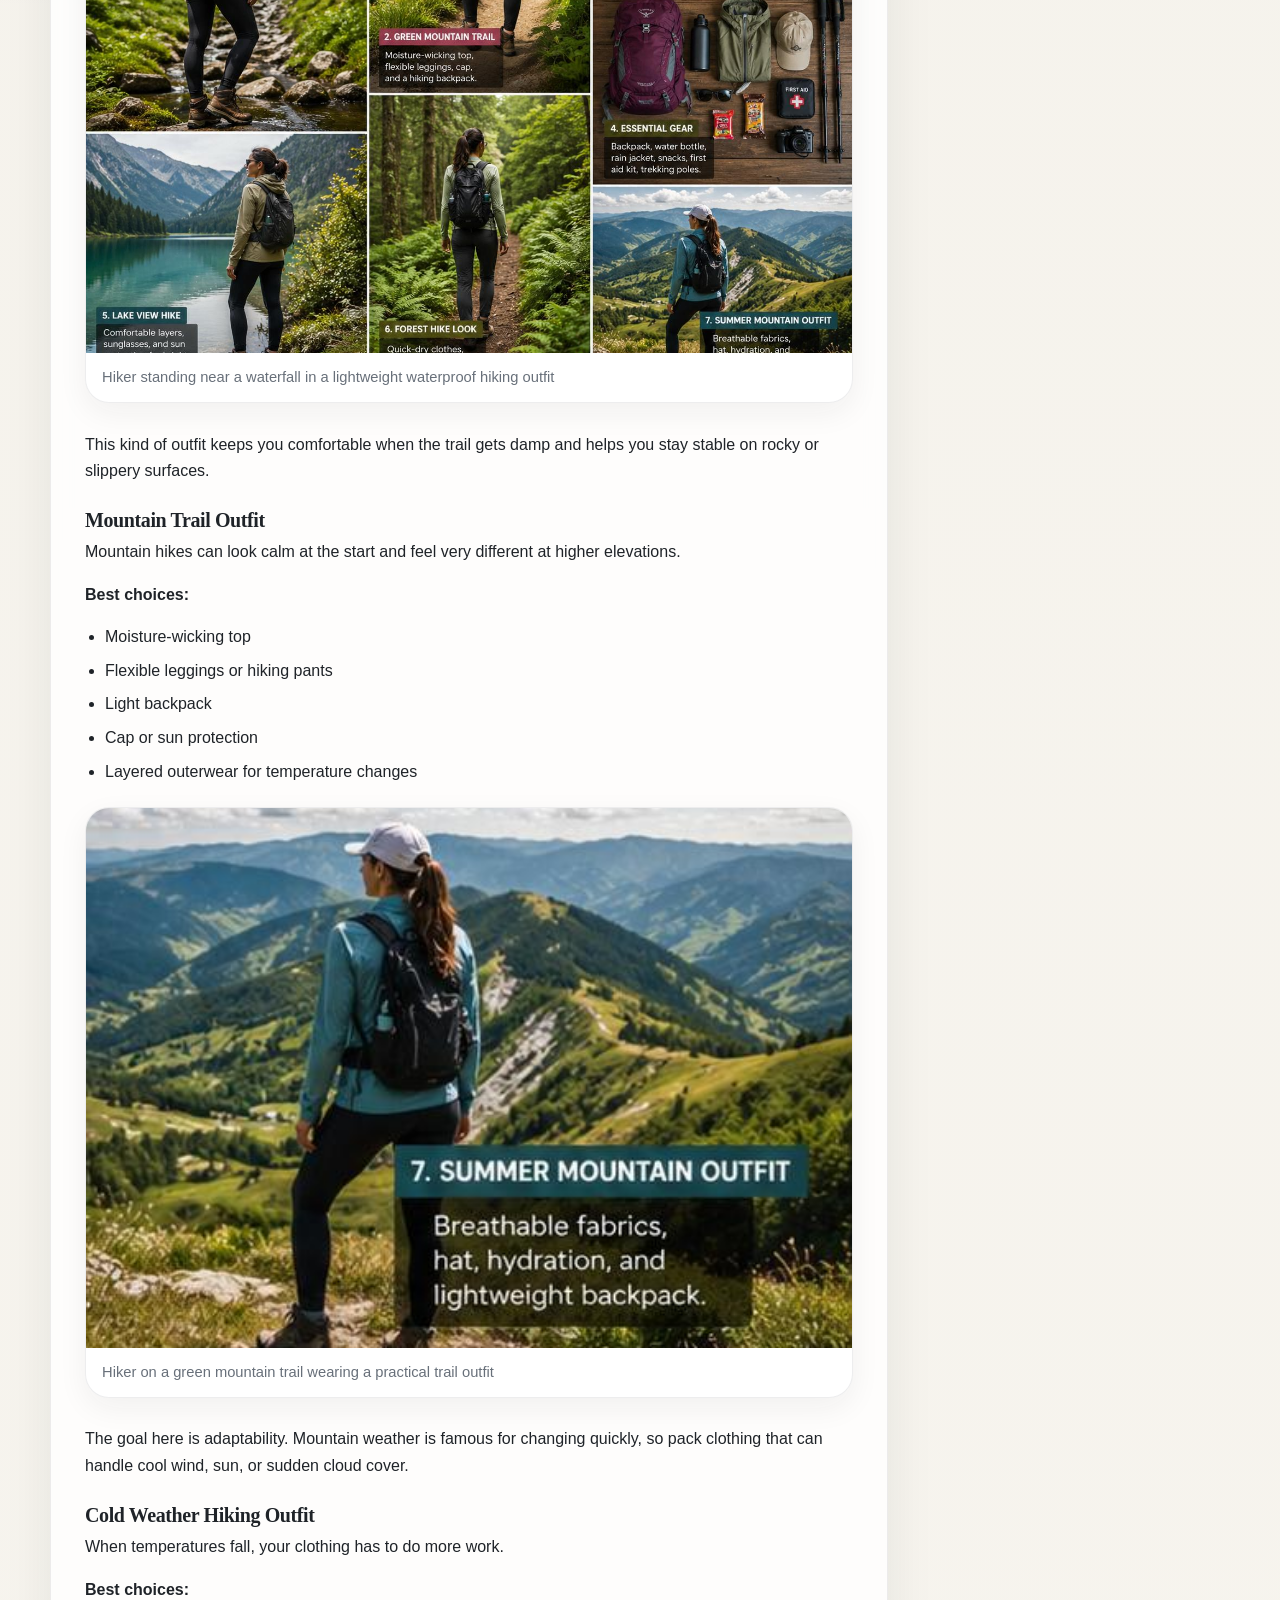
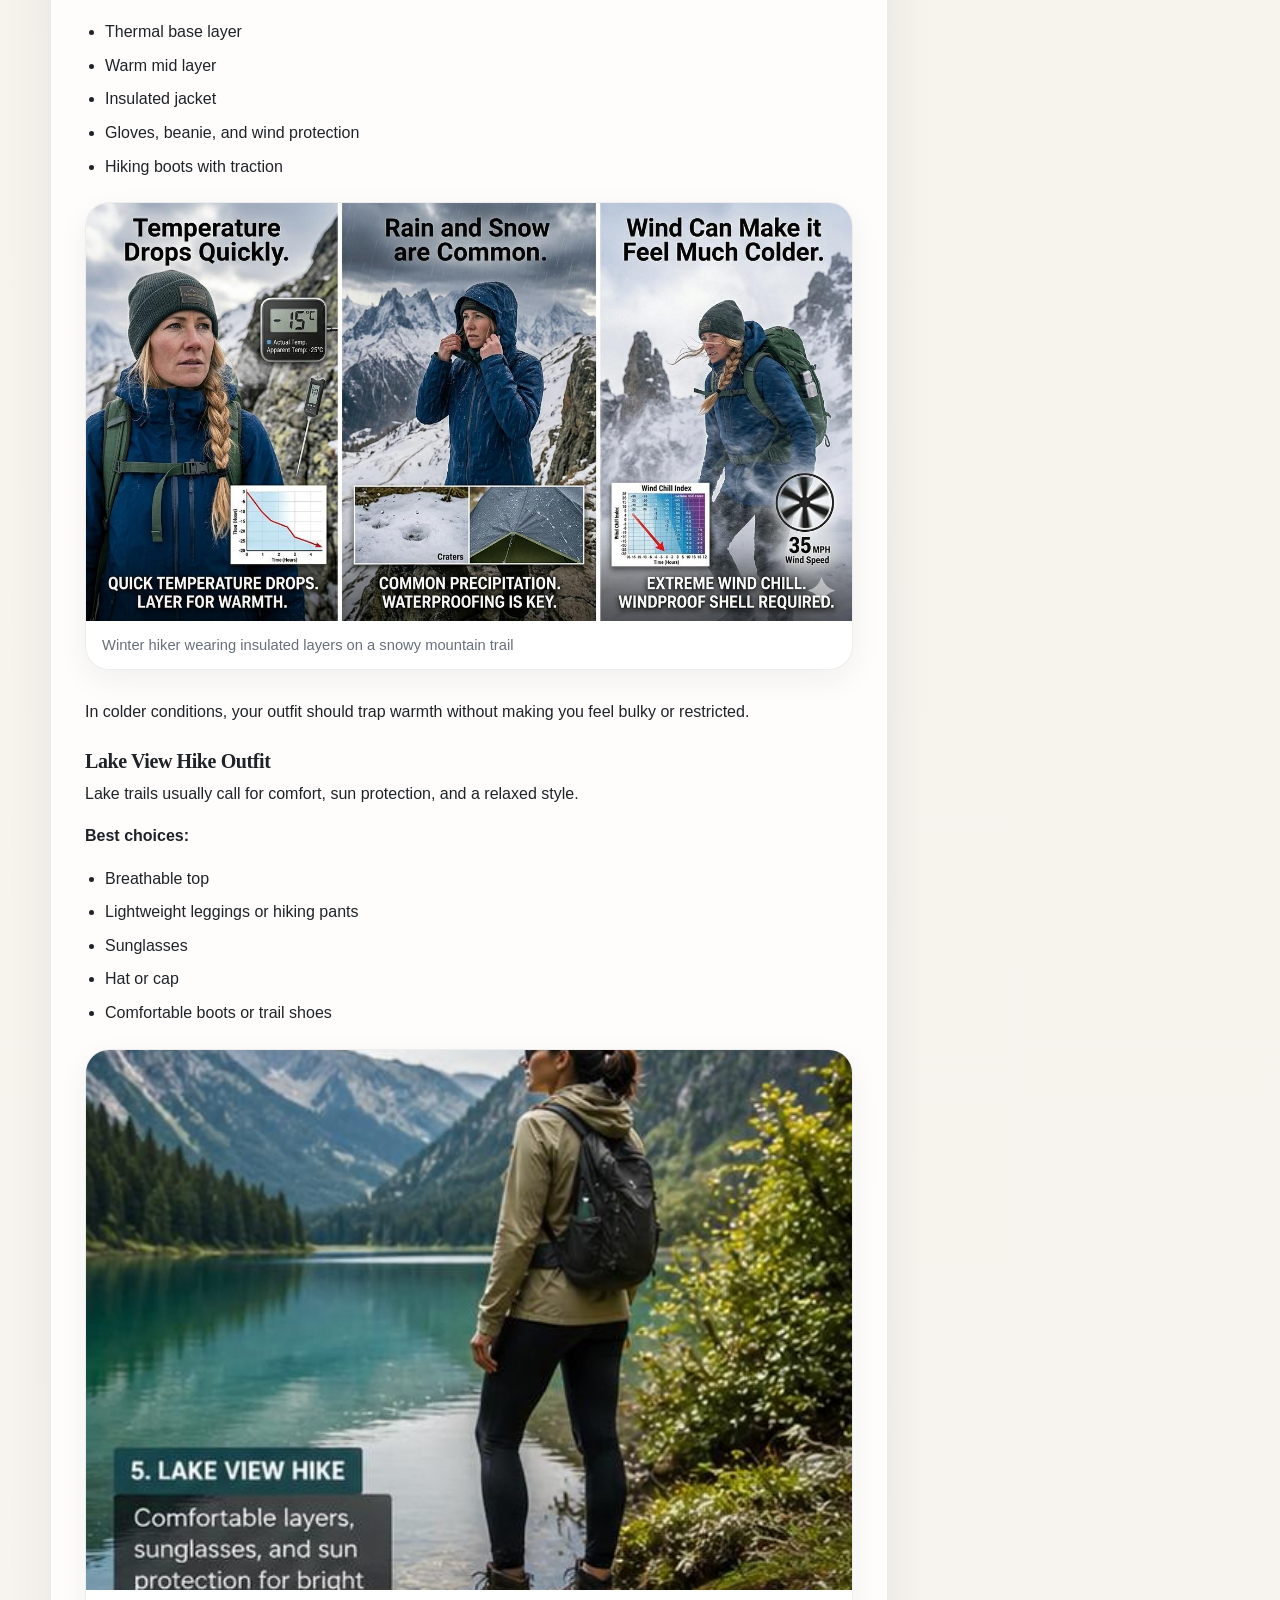
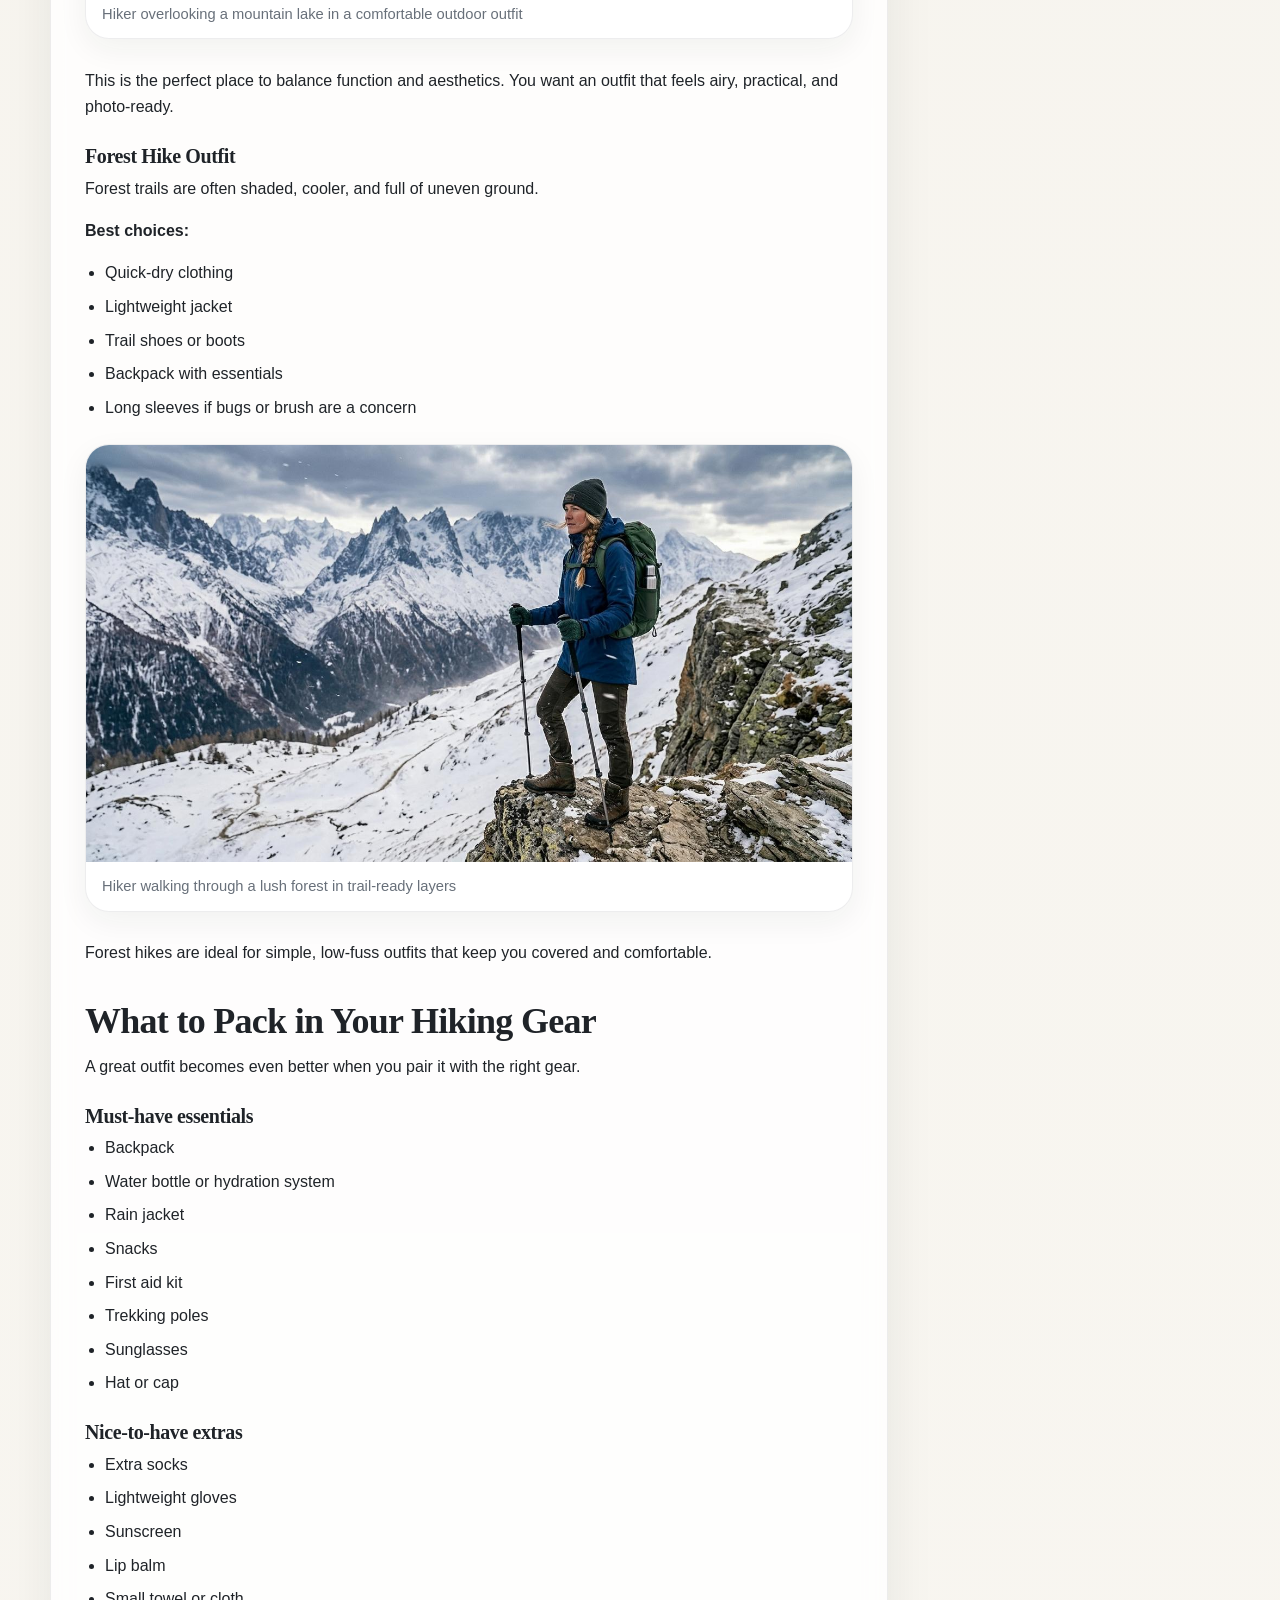
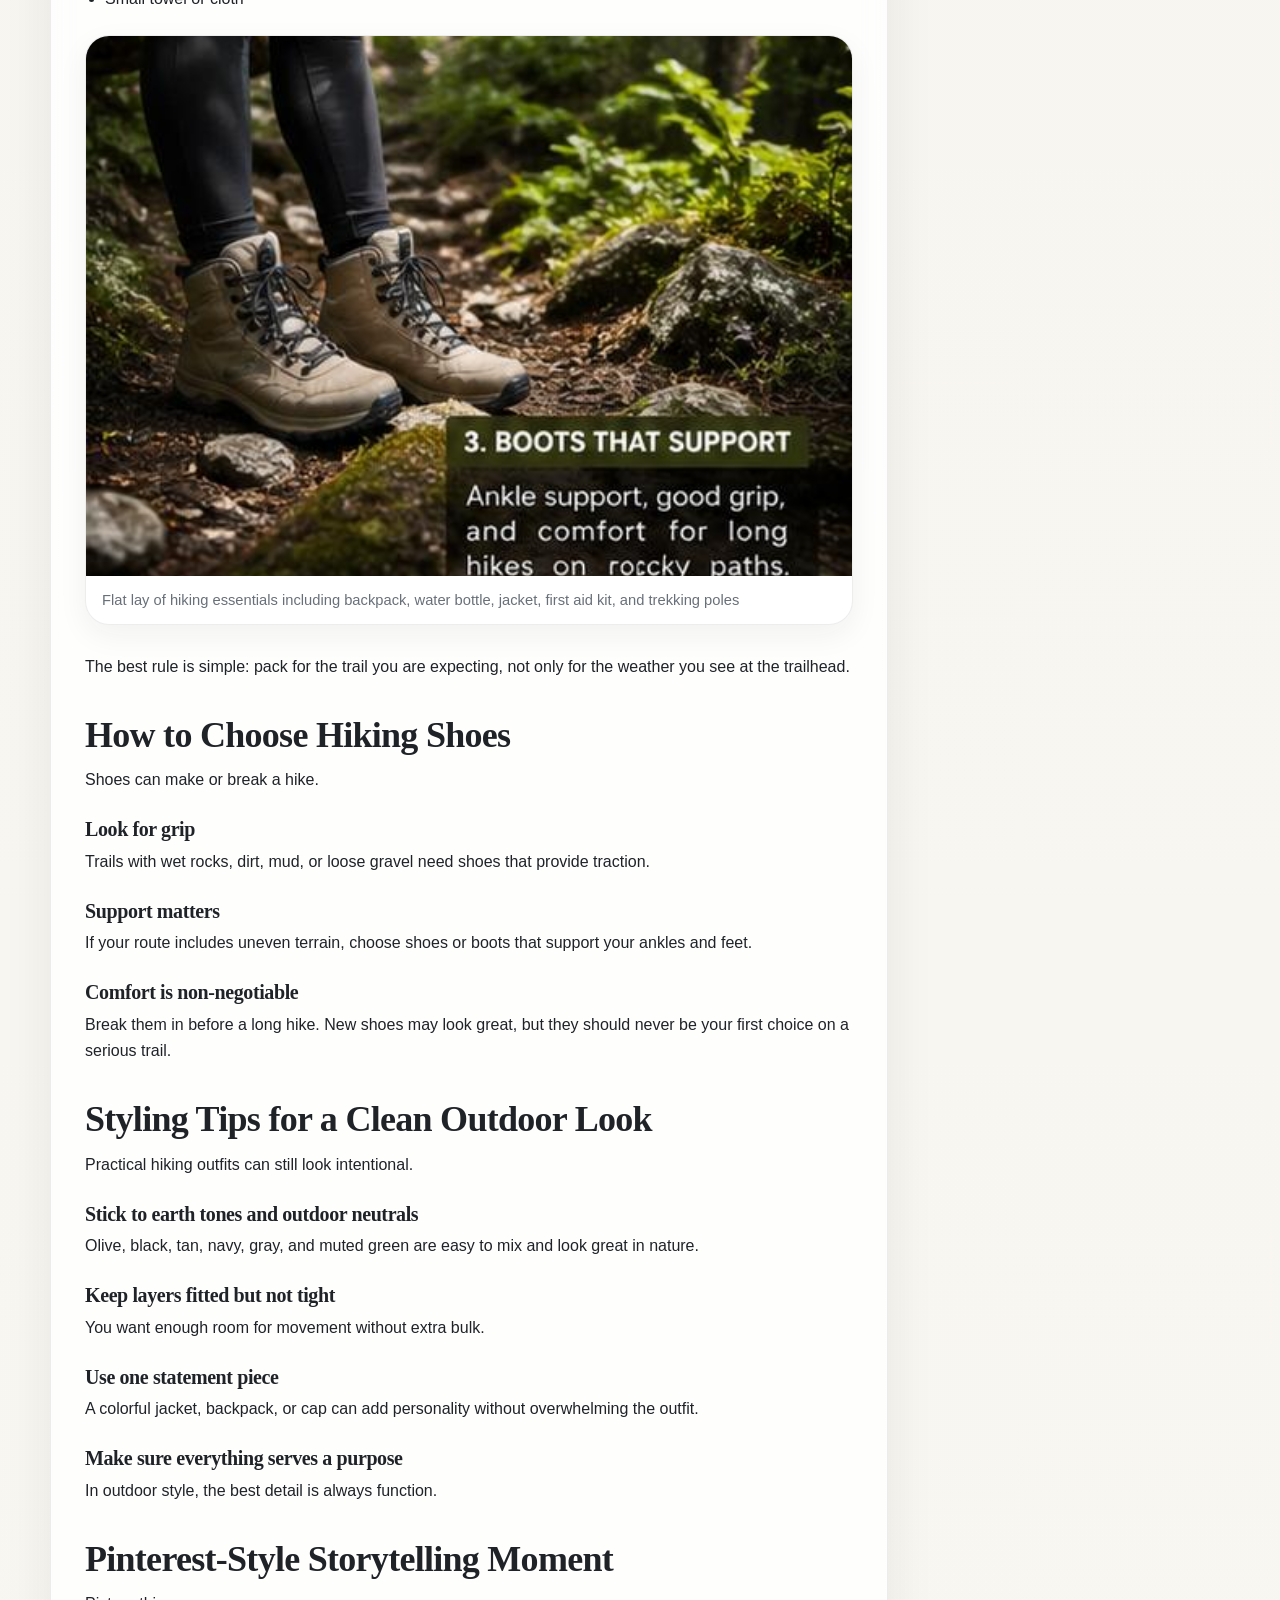
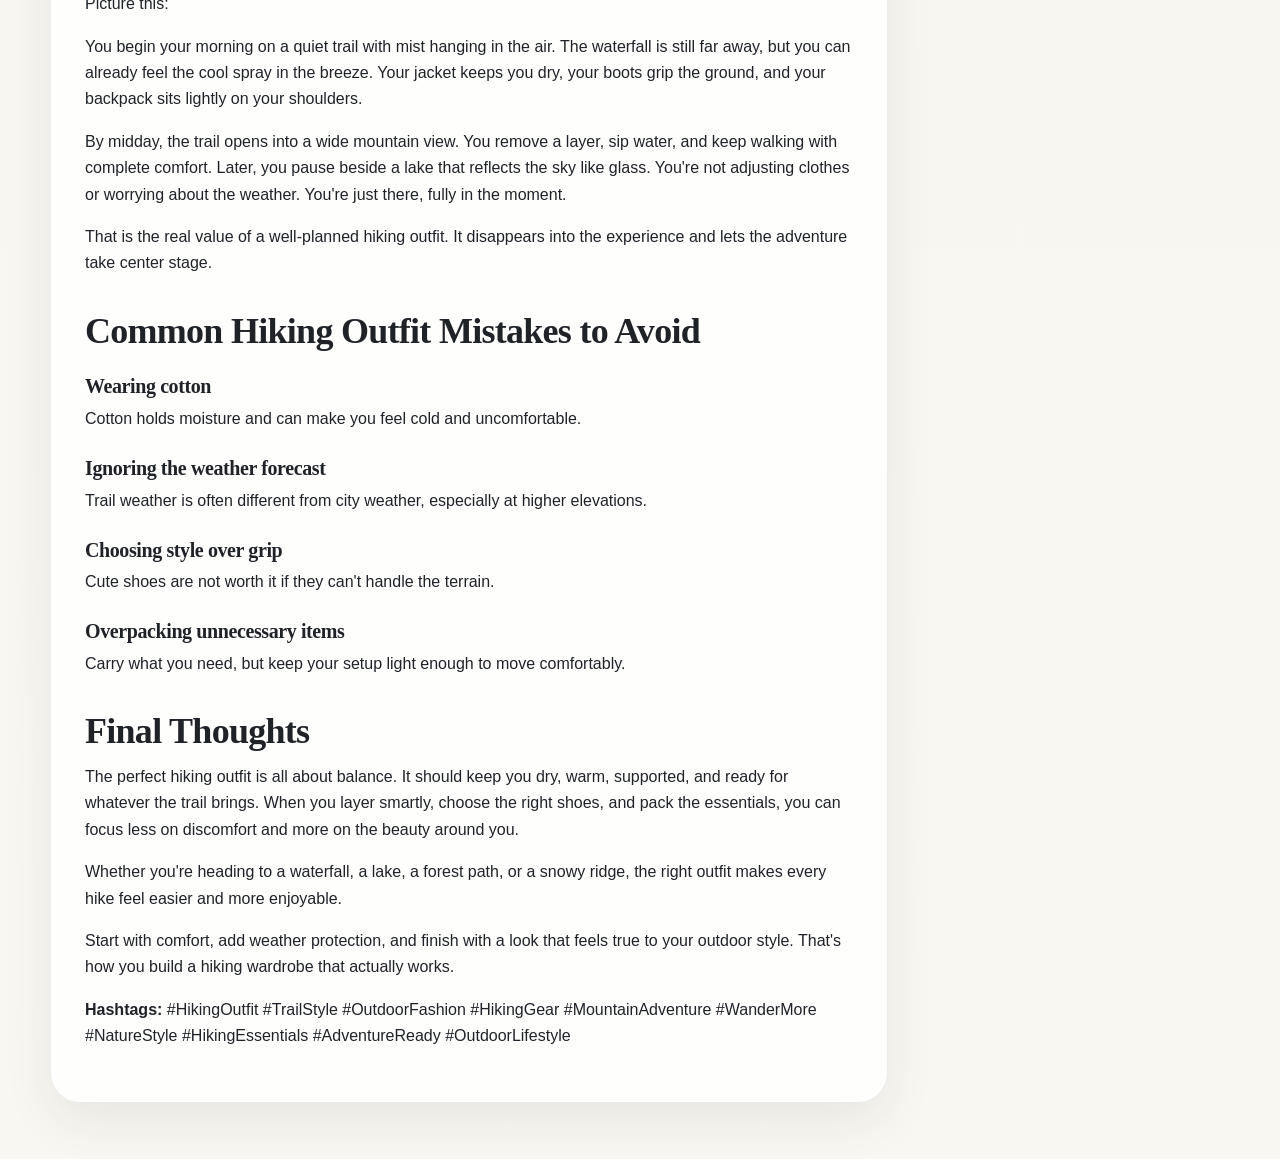
==== commit f346b850: "Simplify blog homepage and branding" ====
--- a/post.html
+++ b/post.html
@@ -3,9 +3,9 @@
 <head>
   <meta charset="UTF-8">
   <meta name="viewport" content="width=device-width, initial-scale=1.0">
-  <title>Blog Post | Outdoor Adventure Stories</title>
+  <title>Blog Post | Blogging</title>
   <meta name="description" content="Read the full blog post rendered from markdown.">
-  <meta property="og:title" content="Blog Post | Outdoor Adventure Stories">
+  <meta property="og:title" content="Blog Post | Blogging">
   <meta property="og:description" content="A markdown-driven single blog page with responsive images and a clean editorial layout.">
   <meta property="og:type" content="article">
   <meta property="og:image" content="images/image1.jpg">
@@ -16,17 +16,17 @@
 <body data-page="post" data-slug="hiking-outfit-guide-weather-layering">
   <div class="page-shell">
     <header class="topbar">
-      <a class="brand" href="index.html" aria-label="Blog system home">
+      <a class="brand" href="index.html" aria-label="Blogging home">
         <span class="brand-mark">B</span>
         <span>
-          <strong>BlogSystem</strong>
-          <small>Markdown to Website</small>
+          <strong>Blogging</strong>
+          <small>Markdown posts</small>
         </span>
       </a>
       <nav class="topbar-actions">
         <a href="index.html" class="nav-link">Home</a>
         <button class="theme-toggle" type="button" data-theme-toggle aria-label="Toggle theme">
-          <span class="theme-toggle-icon" aria-hidden="true">◐</span>
+          <span class="theme-toggle-icon" aria-hidden="true">T</span>
           <span data-theme-label>Light</span>
         </button>
       </nav>
@@ -39,11 +39,6 @@
           <p class="eyebrow">On this page</p>
           <nav class="toc" data-toc></nav>
         </div>
-        <div class="sidebar-card accent-card">
-          <p class="eyebrow">Source</p>
-          <p>Markdown file: <code>blogs/blog1.md</code></p>
-          <p>The page still works from disk because the content is embedded as a fallback in JavaScript.</p>
-        </div>
         <a class="back-link" href="index.html">Back to home</a>
       </aside>
     </main>
--- a/css/style.css
+++ b/css/style.css
@@ -174,6 +174,10 @@
   margin-bottom: 26px;
 }
 
+.hero-minimal {
+  grid-template-columns: 1fr;
+}
+
 .hero-copy,
 .hero-visual,
 .toolbar,
@@ -196,6 +200,10 @@
   justify-content: center;
 }
 
+.hero-minimal .hero-copy {
+  max-width: 760px;
+}
+
 .eyebrow {
   margin: 0 0 10px;
   text-transform: uppercase;
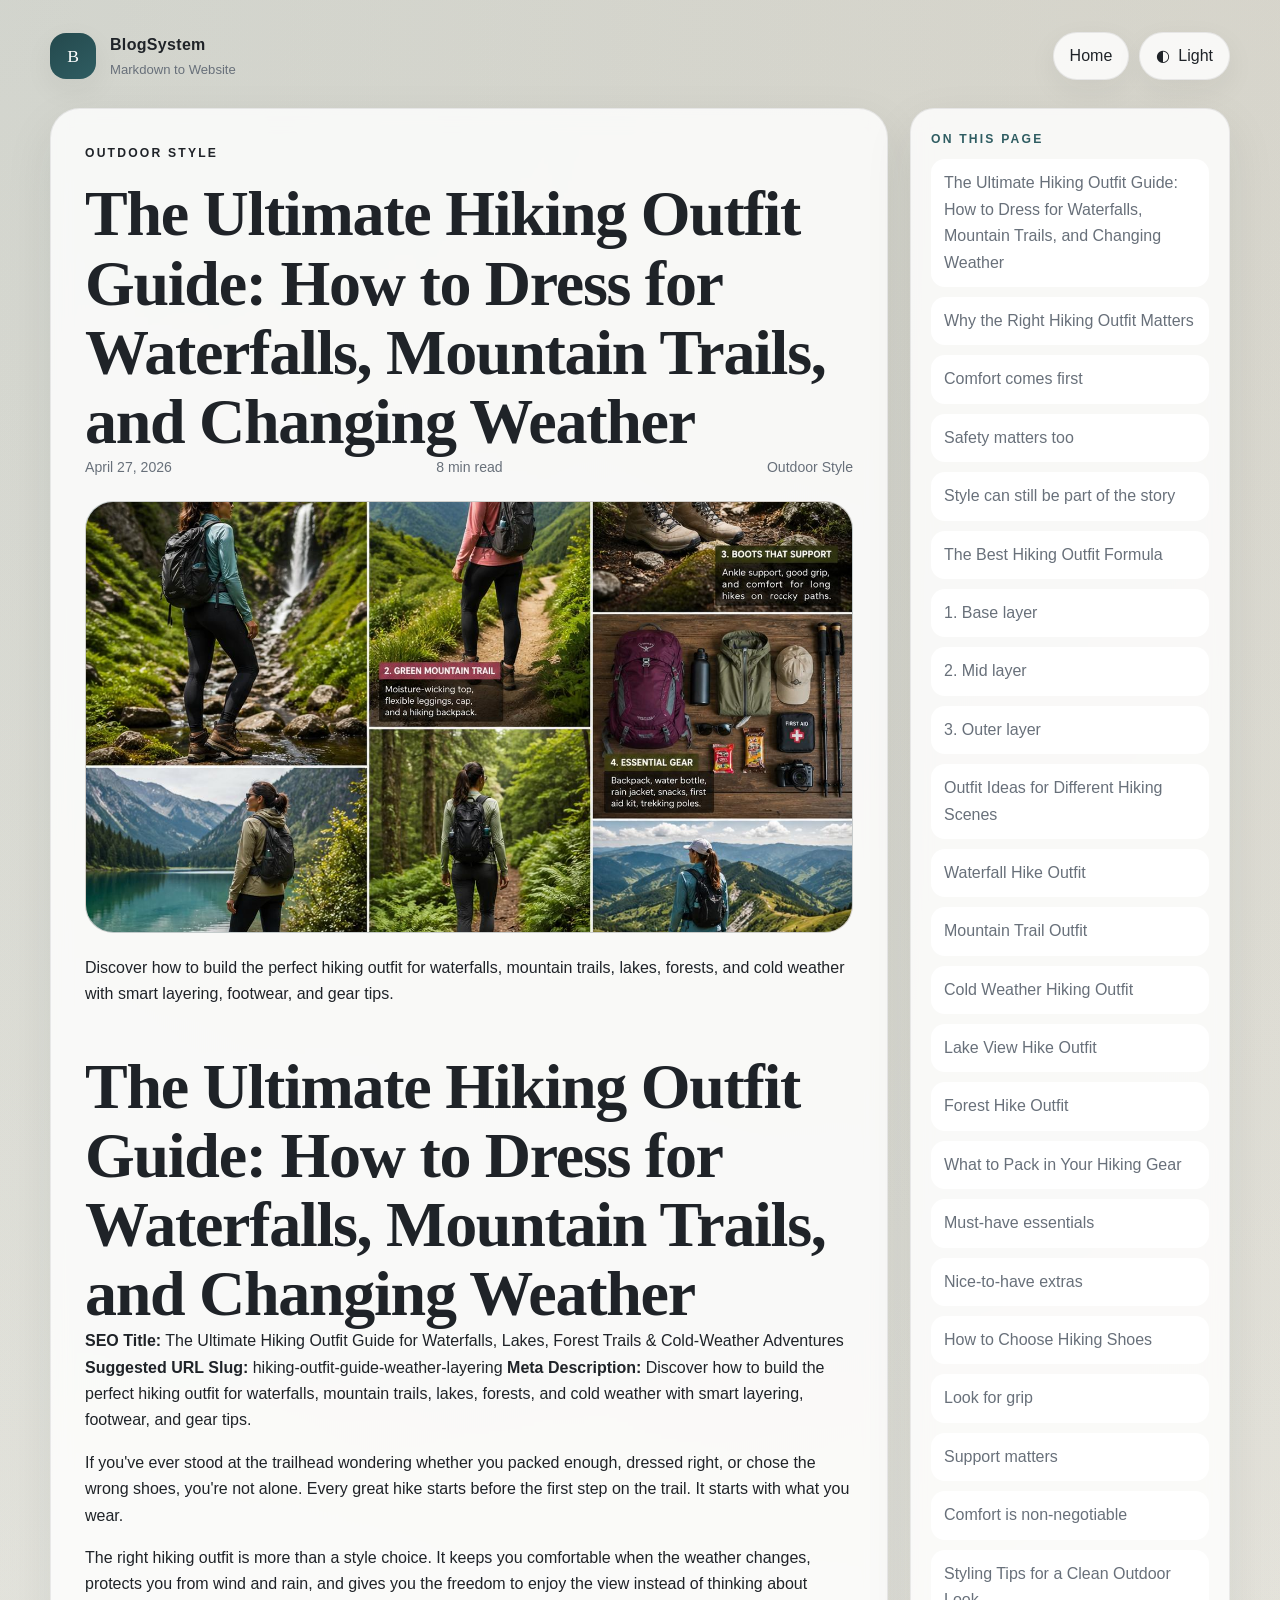
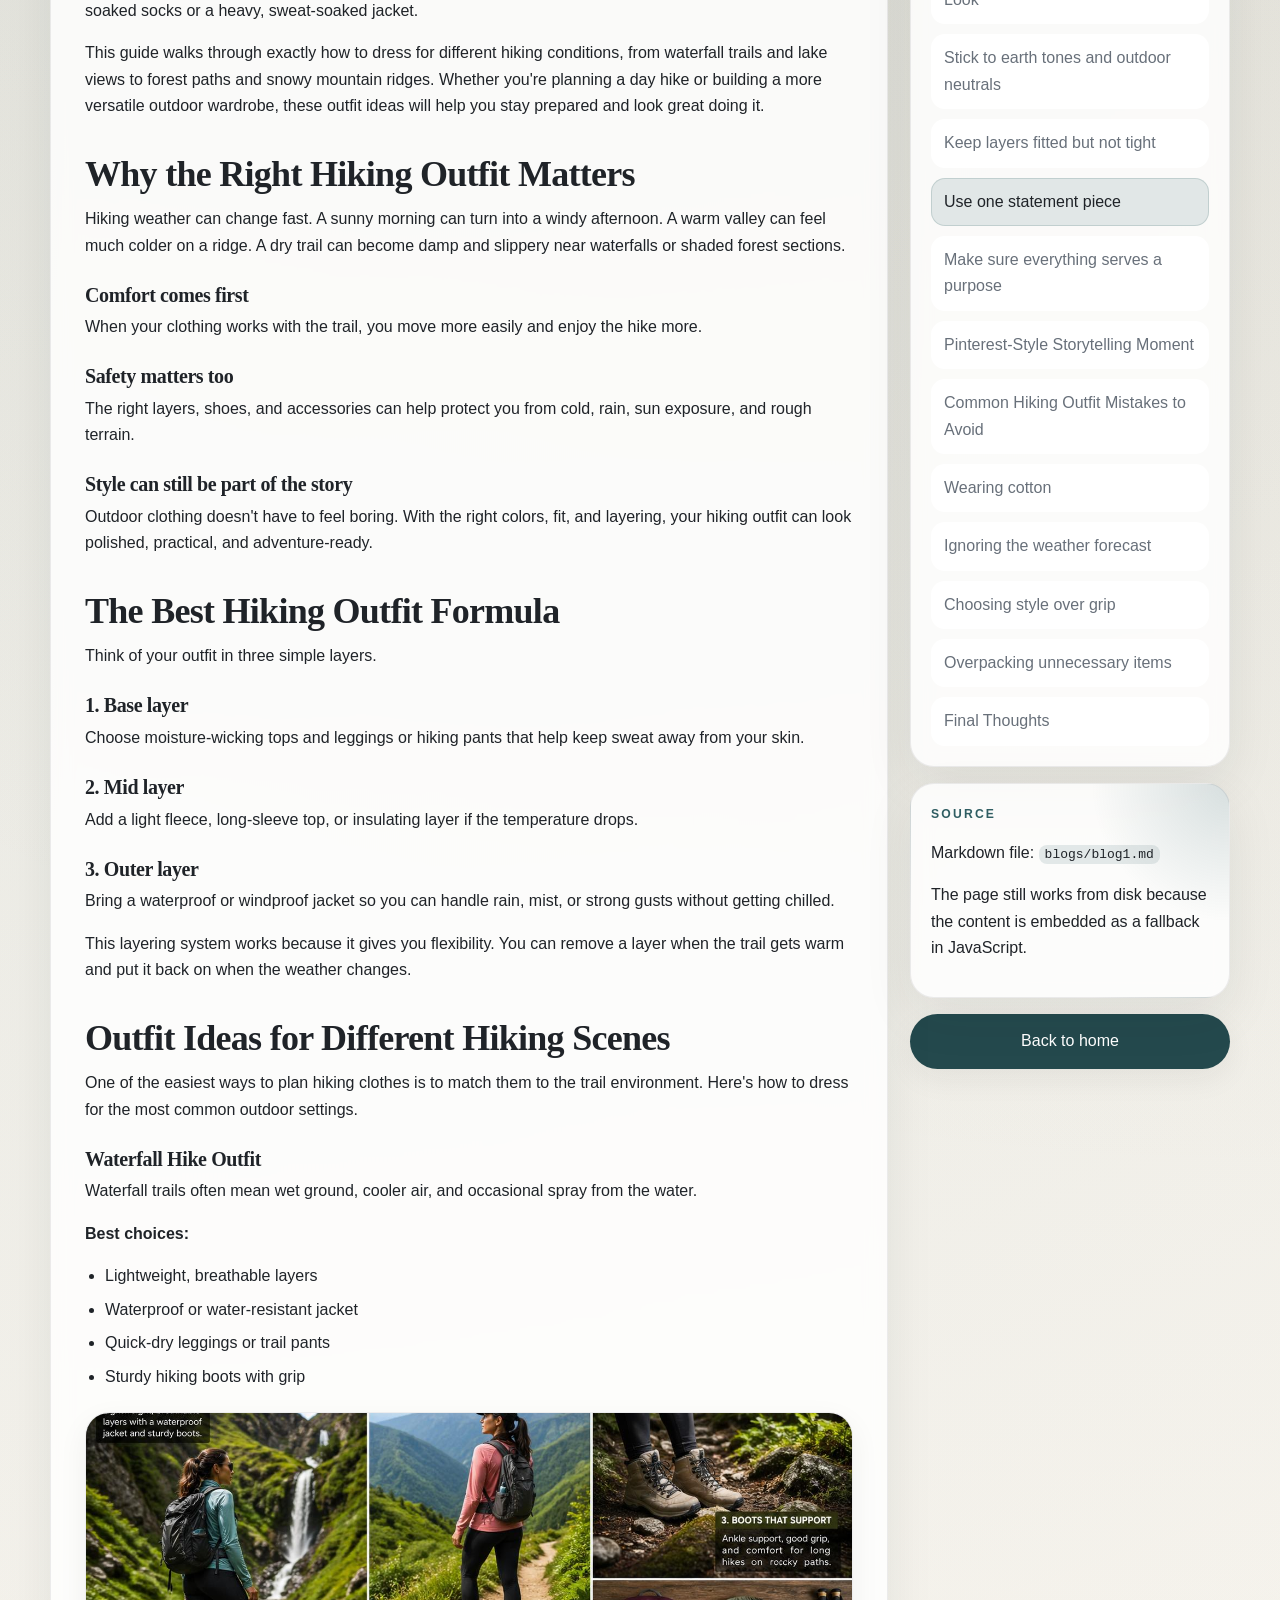
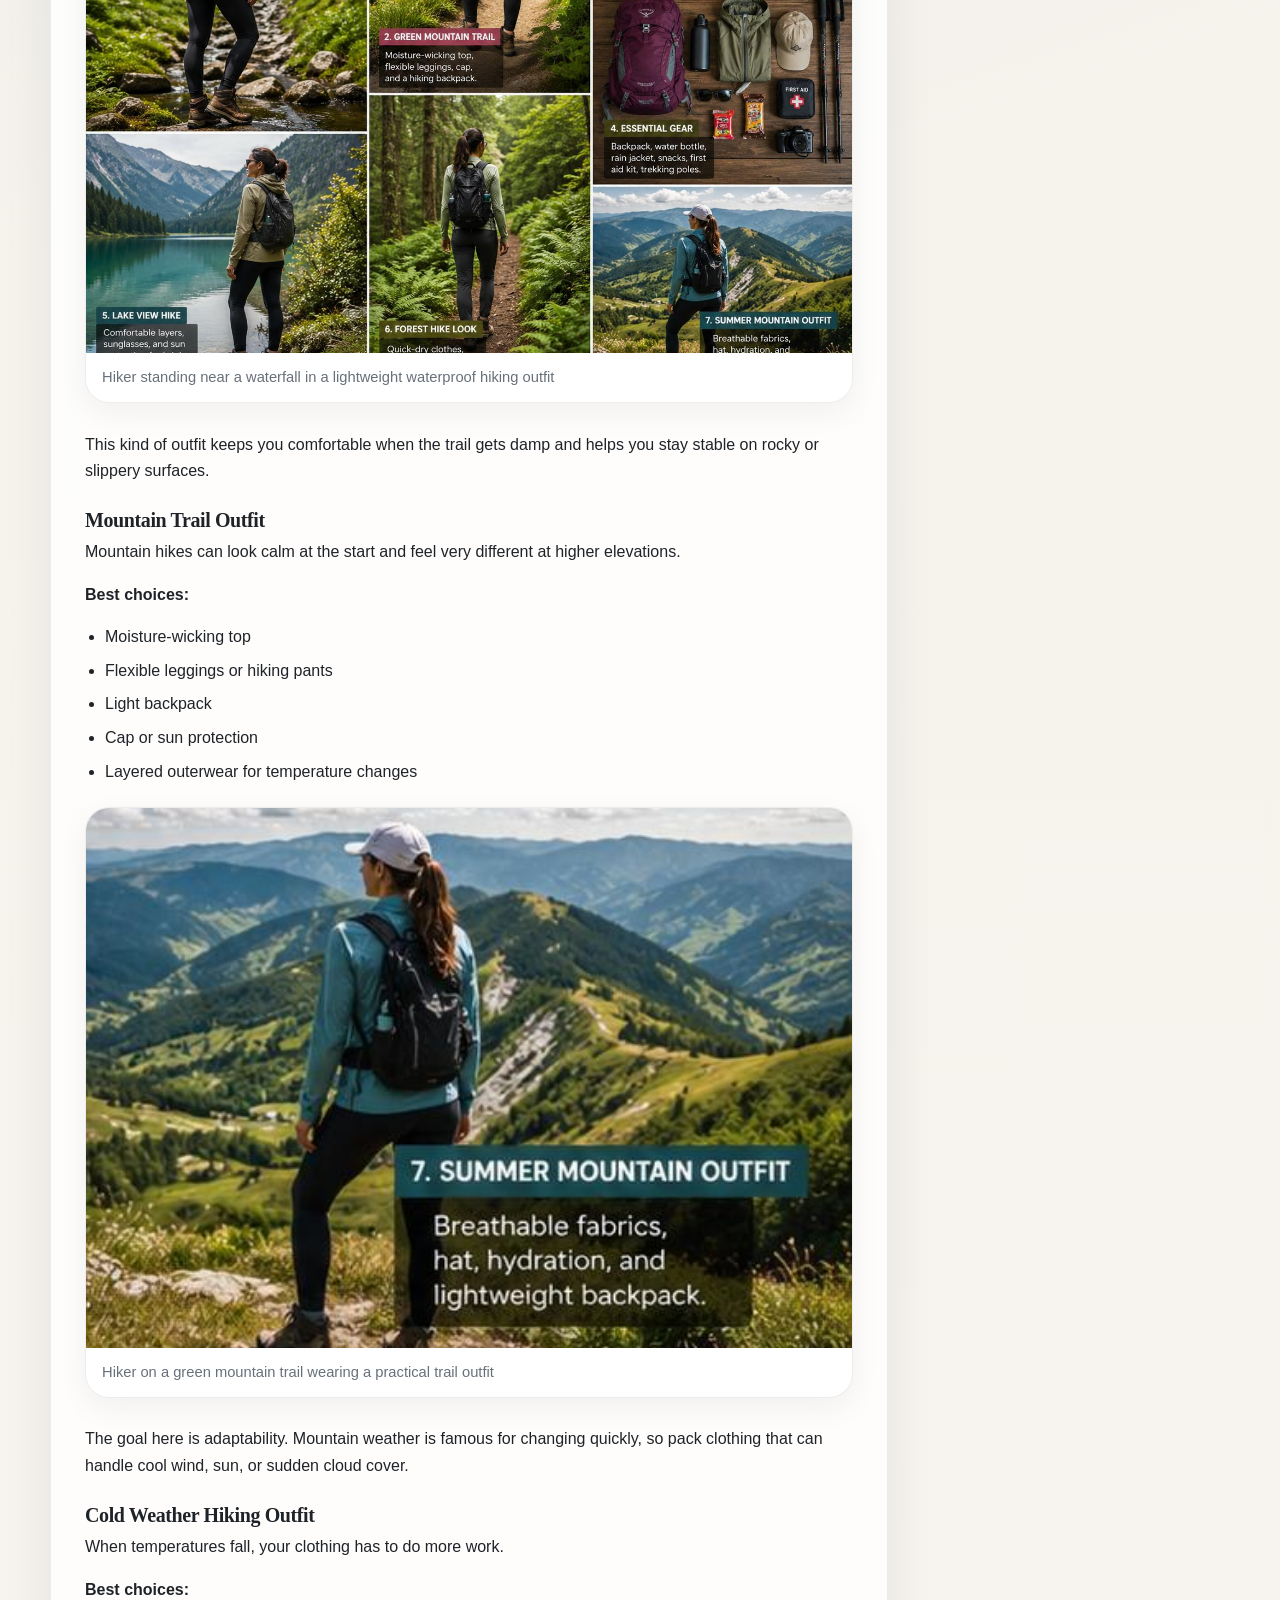
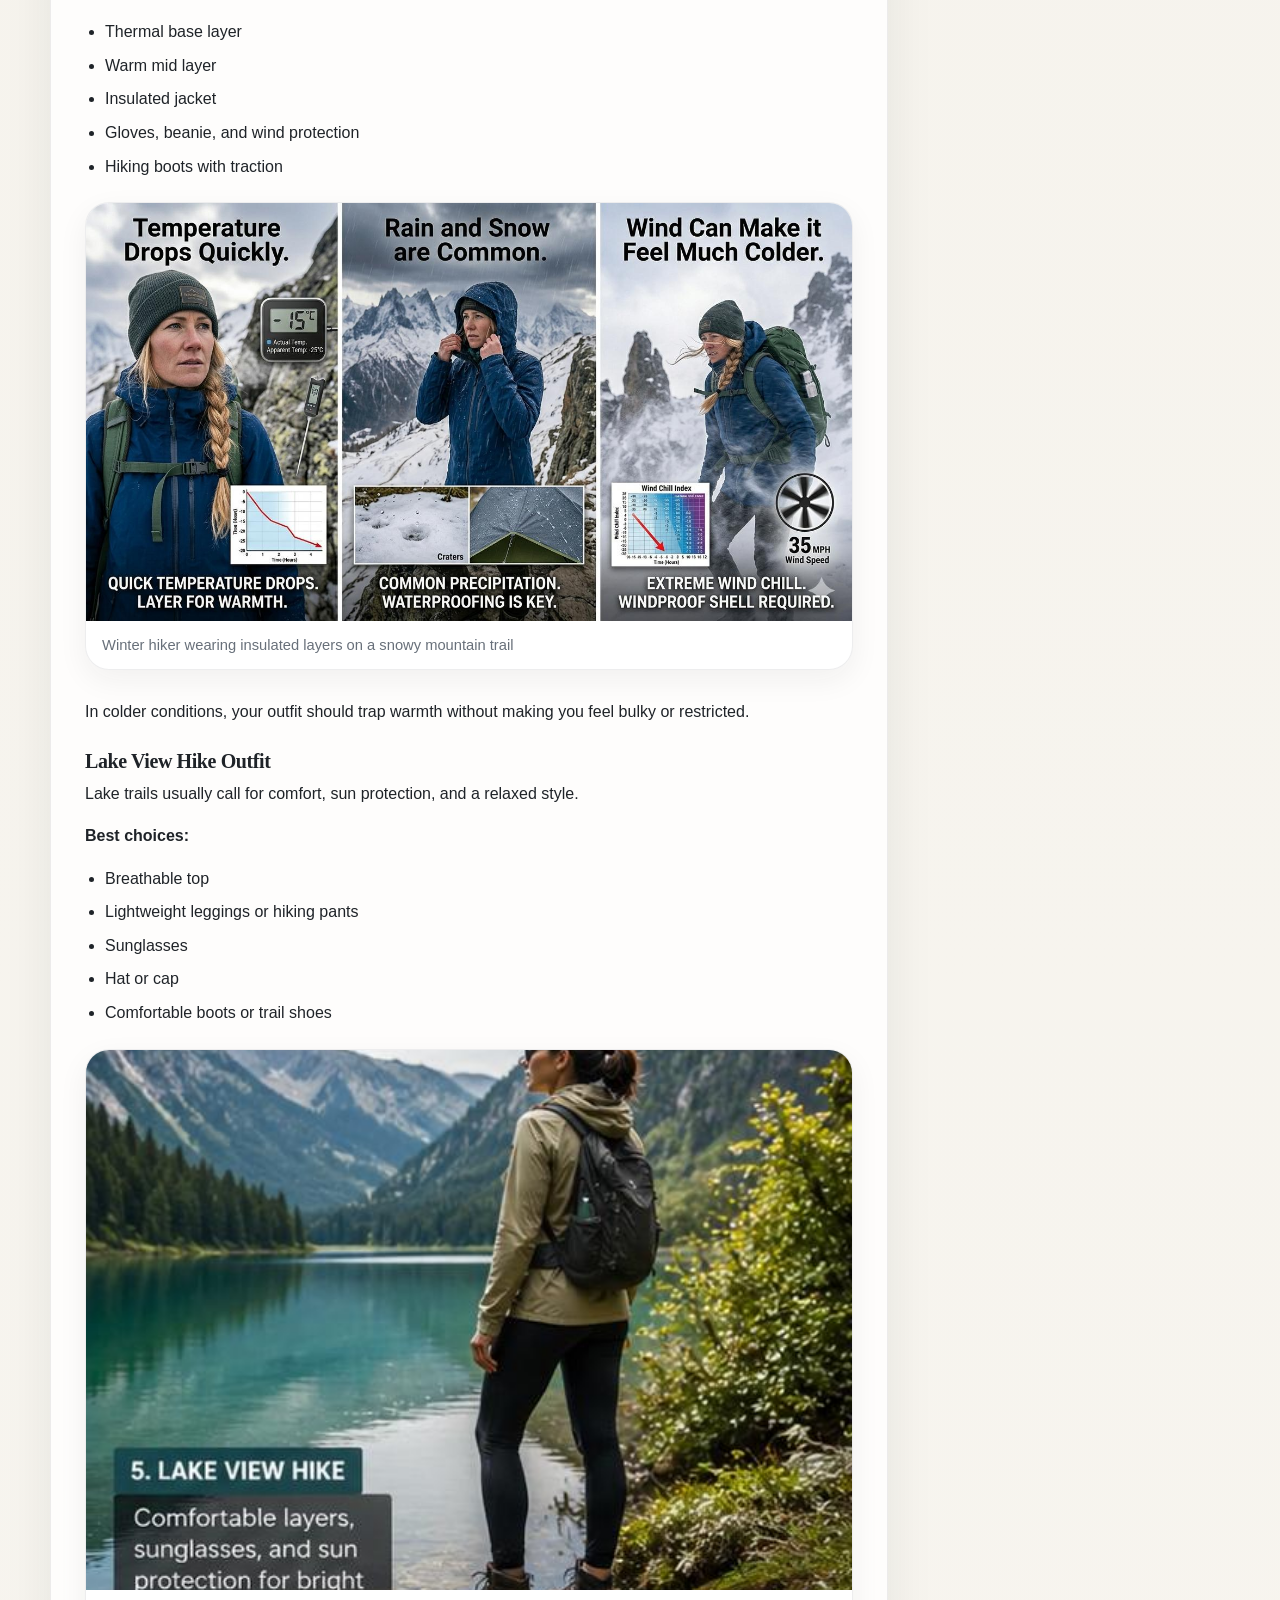
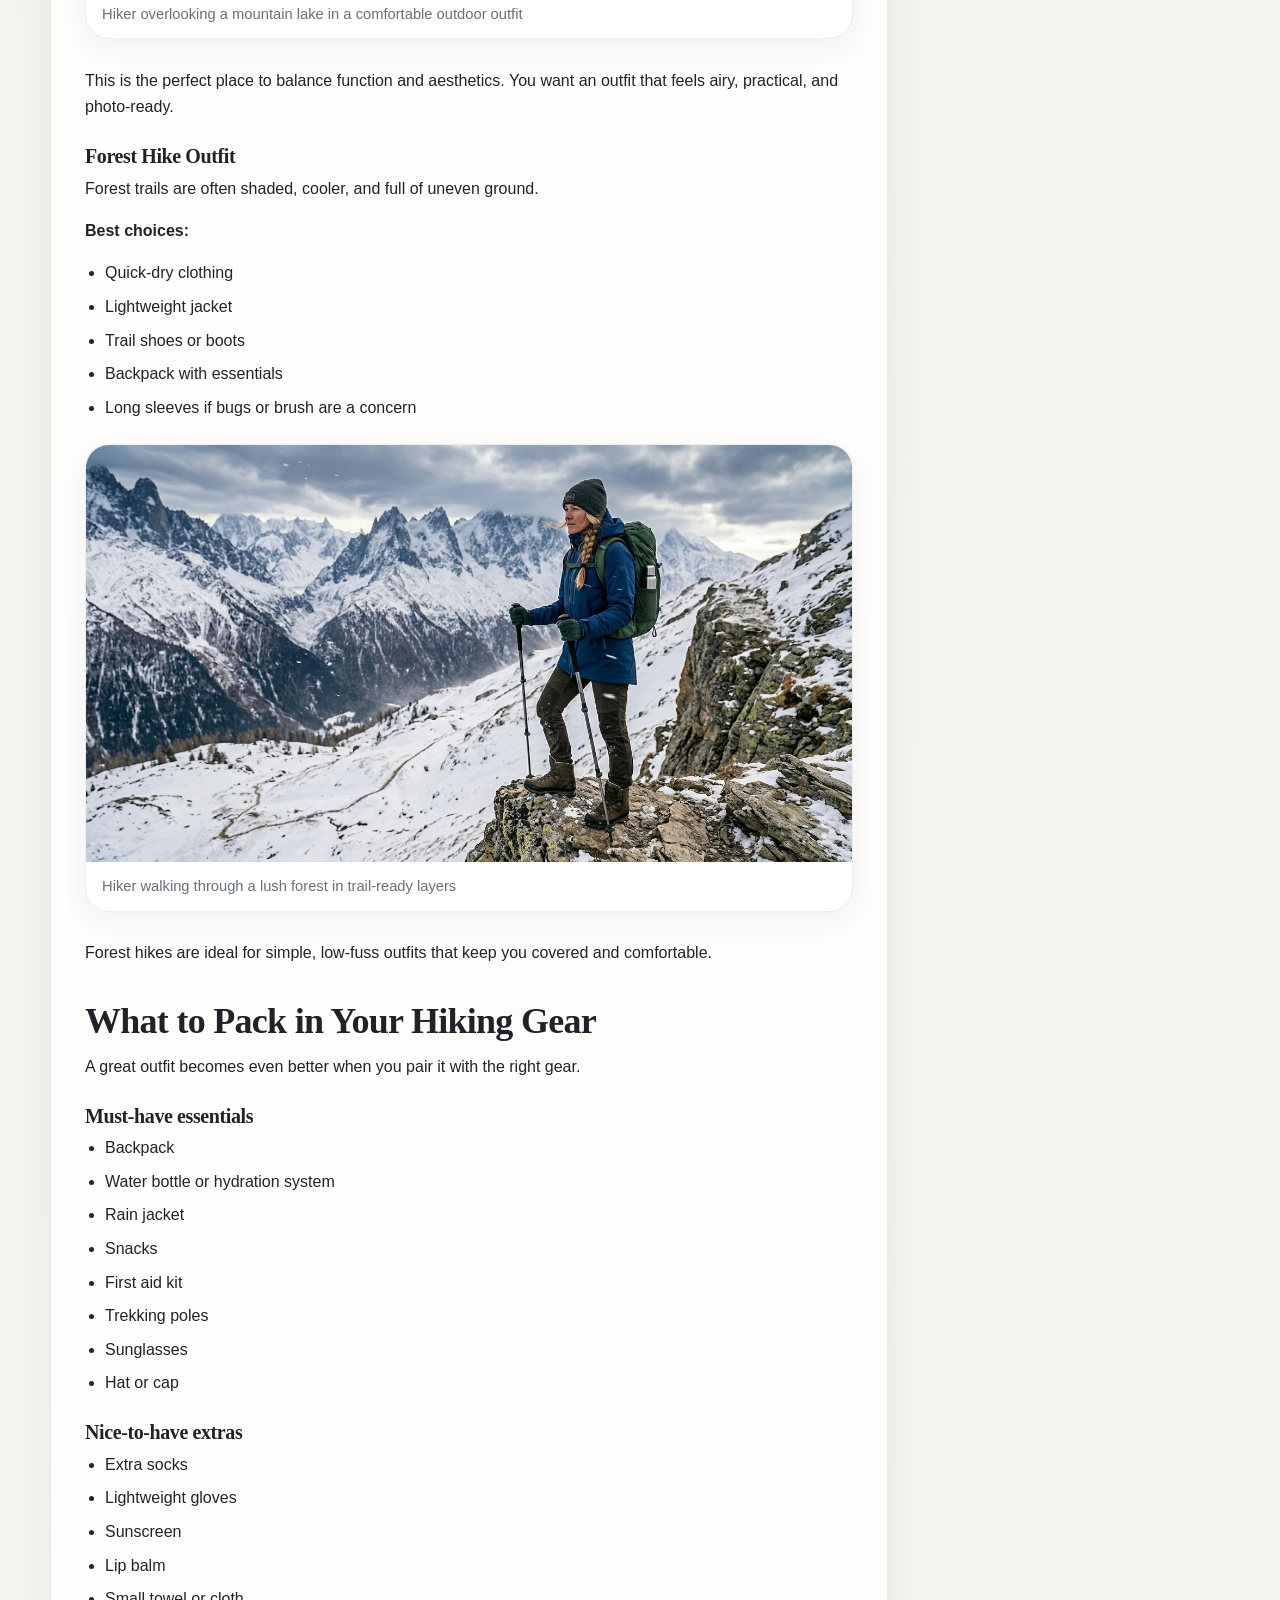
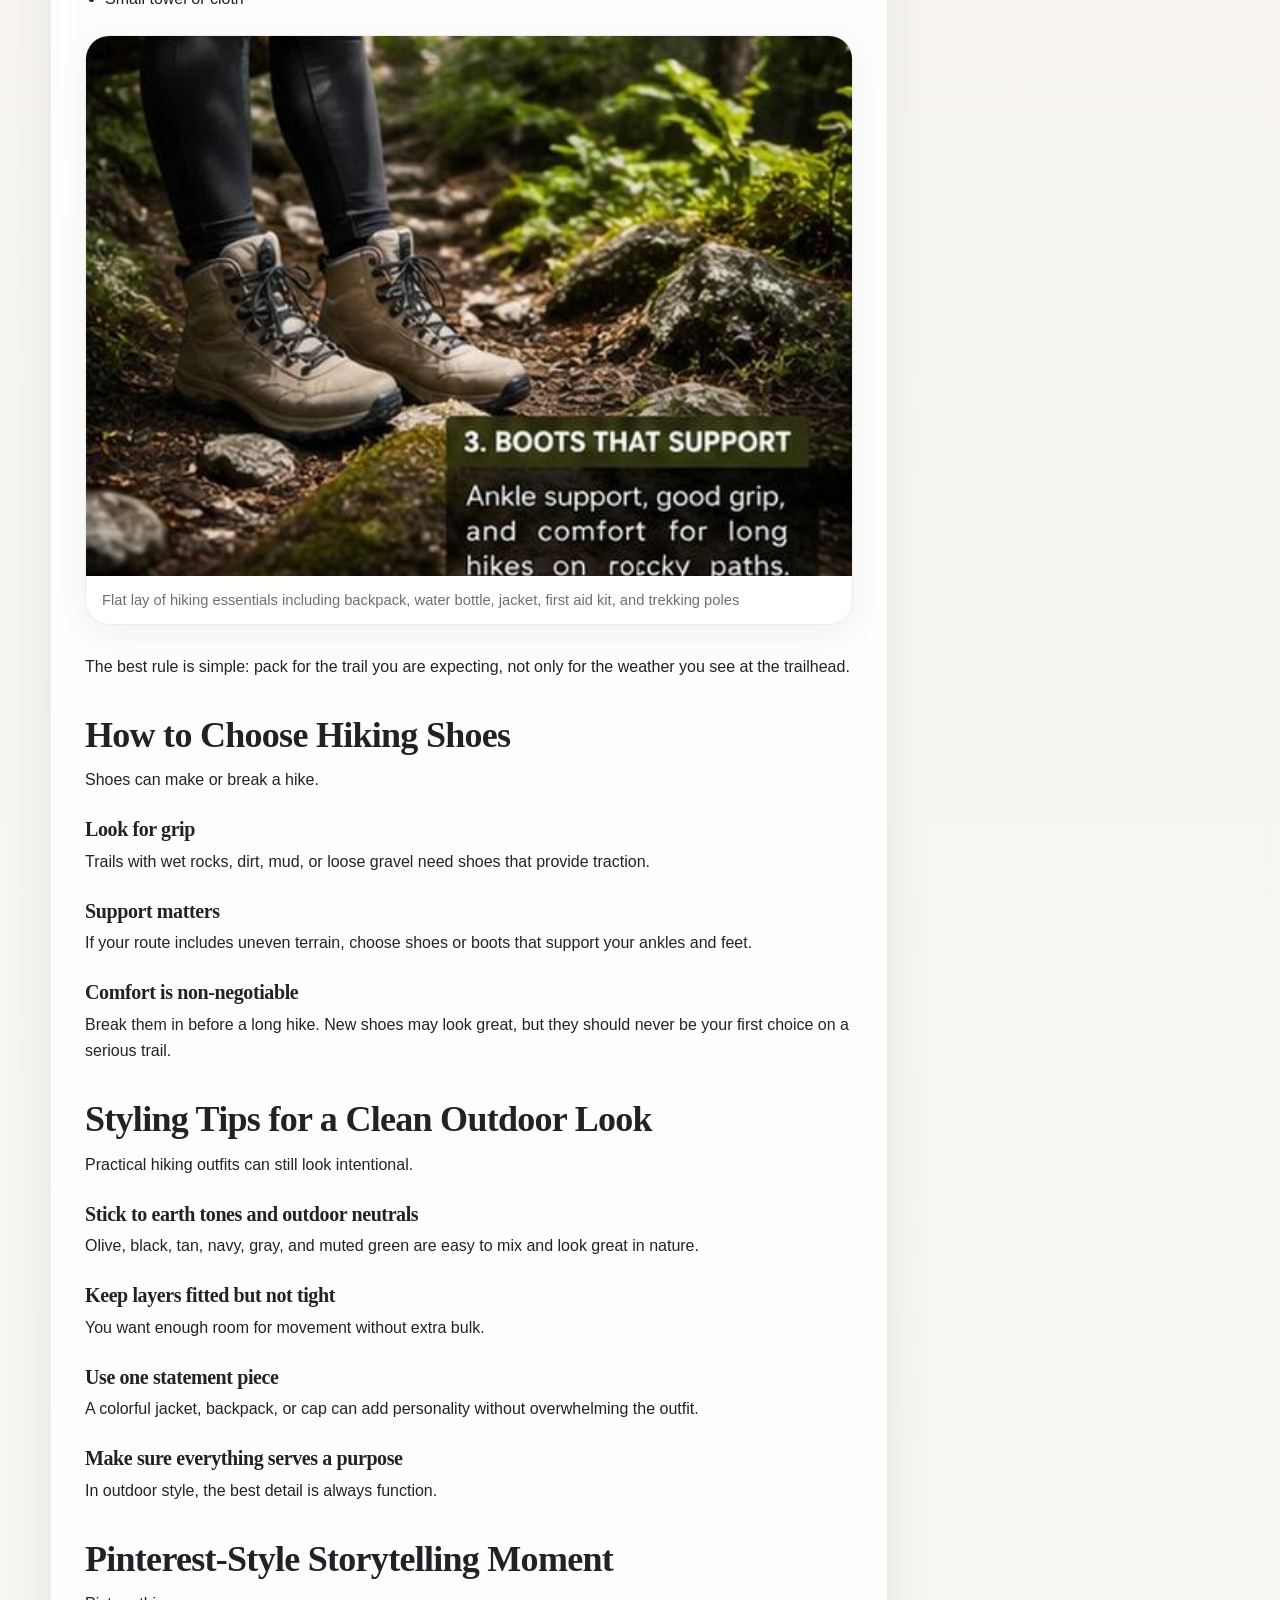
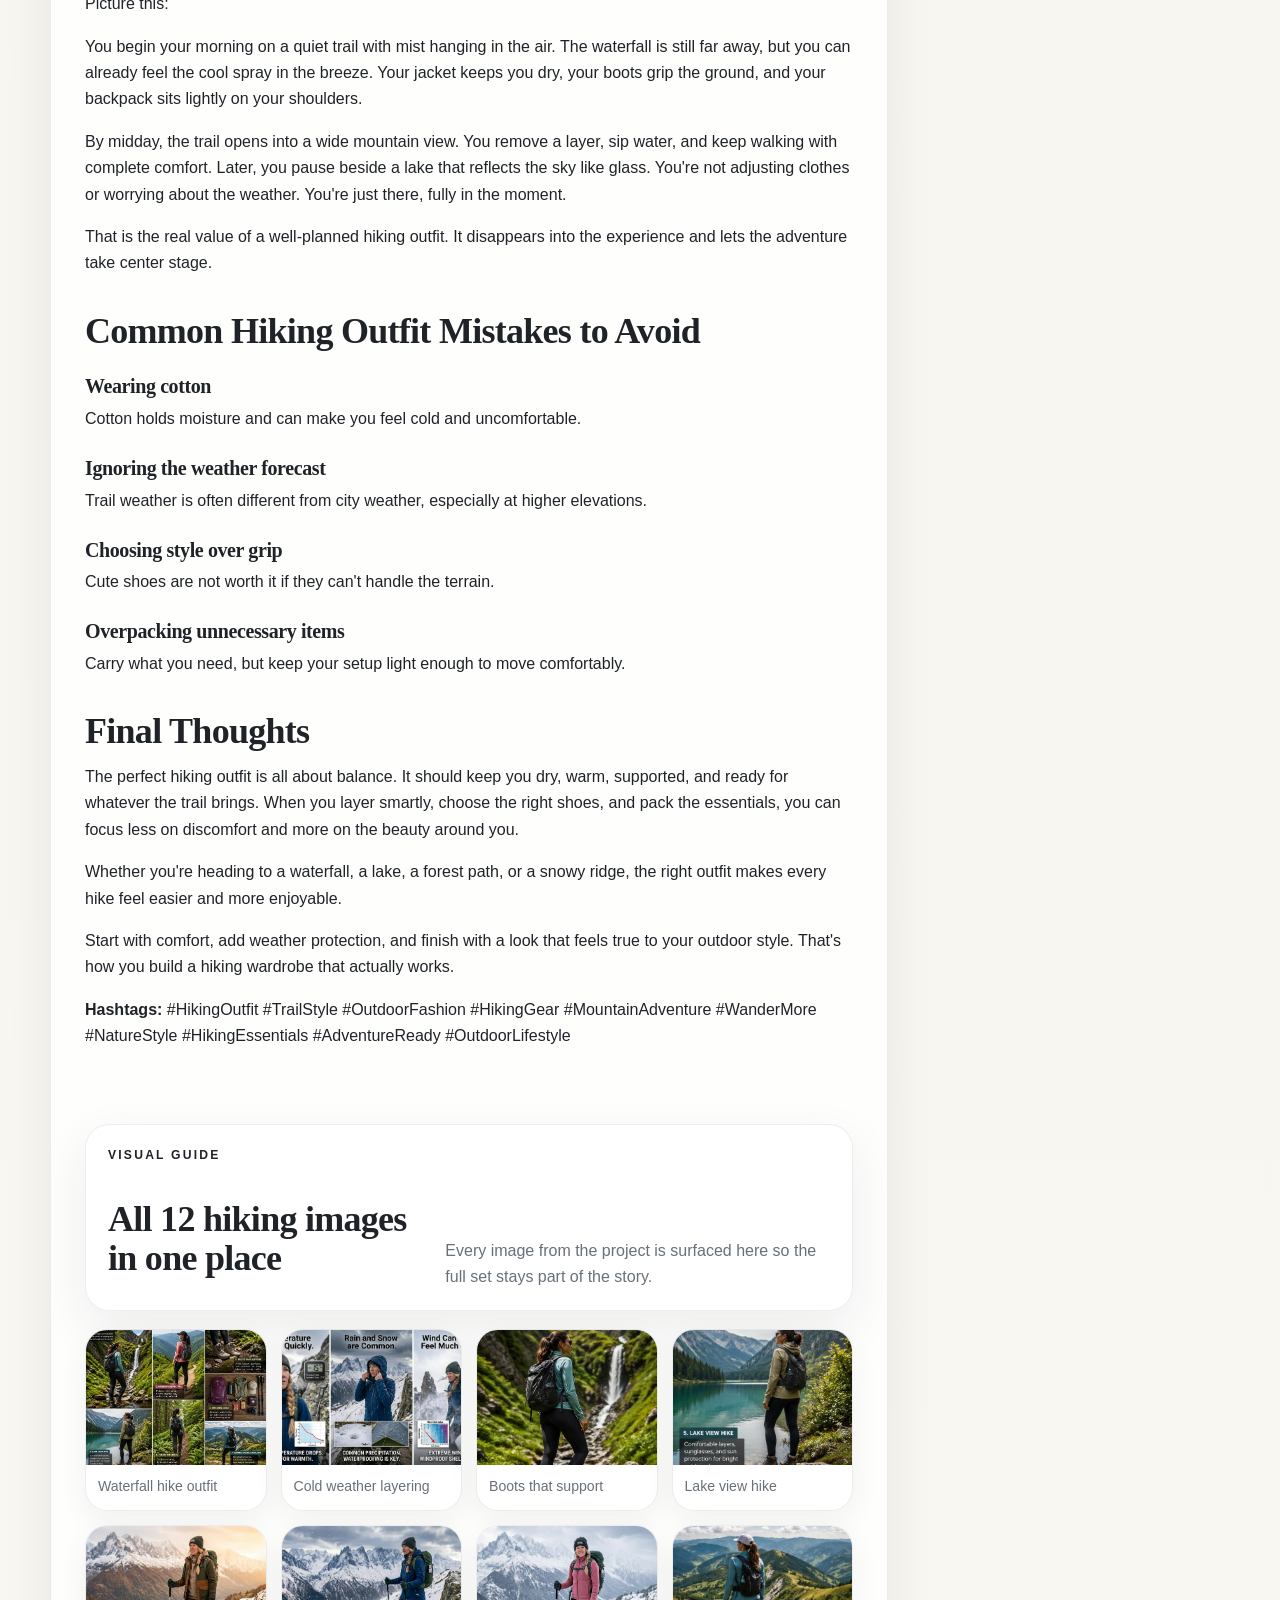
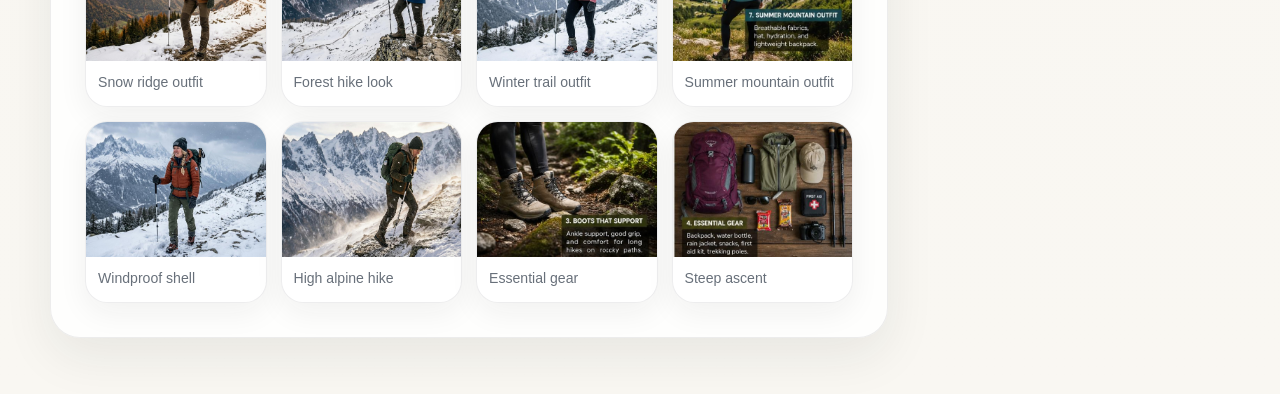
==== commit aab318cf: "Revert "Simplify blog homepage and branding" This reverts commit f346b850032383a545d739010d9351ebd40" ====
--- a/post.html
+++ b/post.html
@@ -3,9 +3,9 @@
 <head>
   <meta charset="UTF-8">
   <meta name="viewport" content="width=device-width, initial-scale=1.0">
-  <title>Blog Post | Blogging</title>
+  <title>Blog Post | Outdoor Adventure Stories</title>
   <meta name="description" content="Read the full blog post rendered from markdown.">
-  <meta property="og:title" content="Blog Post | Blogging">
+  <meta property="og:title" content="Blog Post | Outdoor Adventure Stories">
   <meta property="og:description" content="A markdown-driven single blog page with responsive images and a clean editorial layout.">
   <meta property="og:type" content="article">
   <meta property="og:image" content="images/image1.jpg">
@@ -16,17 +16,17 @@
 <body data-page="post" data-slug="hiking-outfit-guide-weather-layering">
   <div class="page-shell">
     <header class="topbar">
-      <a class="brand" href="index.html" aria-label="Blogging home">
+      <a class="brand" href="index.html" aria-label="Blog system home">
         <span class="brand-mark">B</span>
         <span>
-          <strong>Blogging</strong>
-          <small>Markdown posts</small>
+          <strong>BlogSystem</strong>
+          <small>Markdown to Website</small>
         </span>
       </a>
       <nav class="topbar-actions">
         <a href="index.html" class="nav-link">Home</a>
         <button class="theme-toggle" type="button" data-theme-toggle aria-label="Toggle theme">
-          <span class="theme-toggle-icon" aria-hidden="true">T</span>
+          <span class="theme-toggle-icon" aria-hidden="true">◐</span>
           <span data-theme-label>Light</span>
         </button>
       </nav>
@@ -39,6 +39,11 @@
           <p class="eyebrow">On this page</p>
           <nav class="toc" data-toc></nav>
         </div>
+        <div class="sidebar-card accent-card">
+          <p class="eyebrow">Source</p>
+          <p>Markdown file: <code>blogs/blog1.md</code></p>
+          <p>The page still works from disk because the content is embedded as a fallback in JavaScript.</p>
+        </div>
         <a class="back-link" href="index.html">Back to home</a>
       </aside>
     </main>
--- a/css/style.css
+++ b/css/style.css
@@ -174,10 +174,6 @@
   margin-bottom: 26px;
 }
 
-.hero-minimal {
-  grid-template-columns: 1fr;
-}
-
 .hero-copy,
 .hero-visual,
 .toolbar,
@@ -200,10 +196,6 @@
   justify-content: center;
 }
 
-.hero-minimal .hero-copy {
-  max-width: 760px;
-}
-
 .eyebrow {
   margin: 0 0 10px;
   text-transform: uppercase;
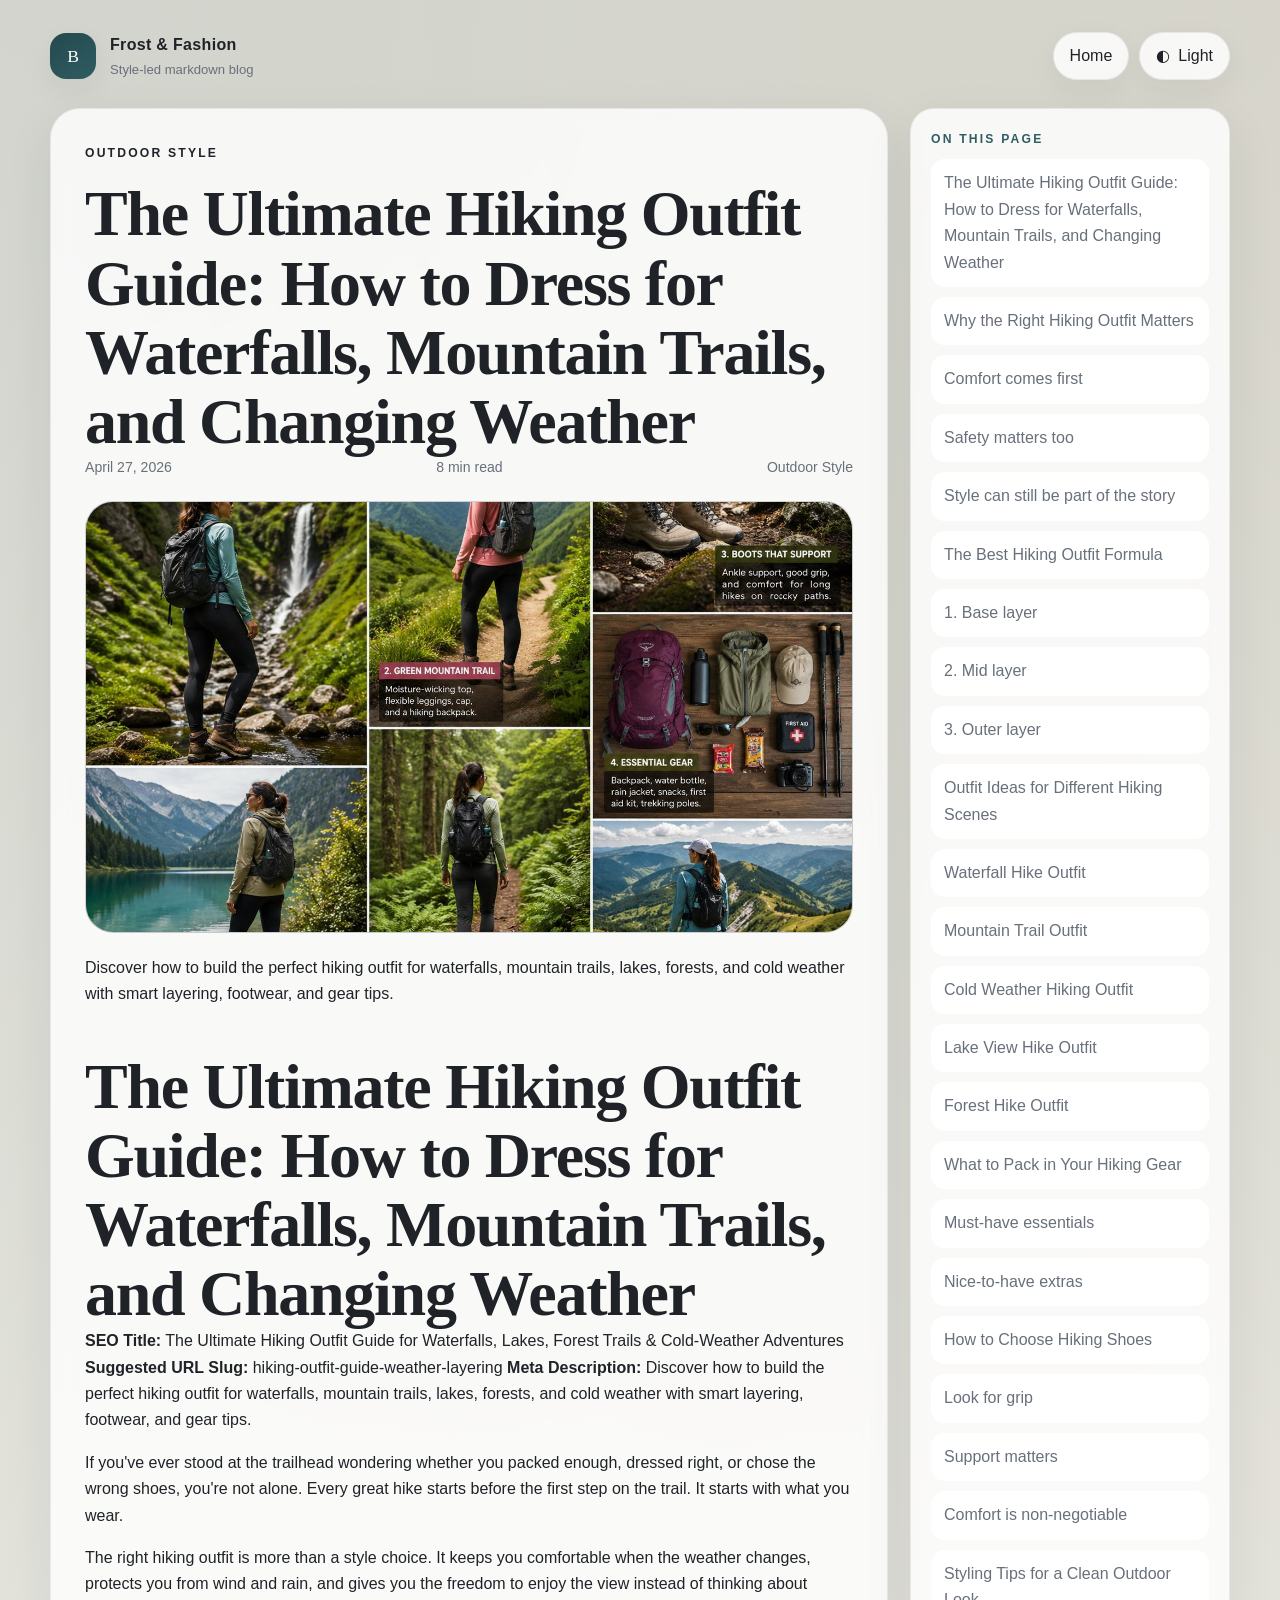
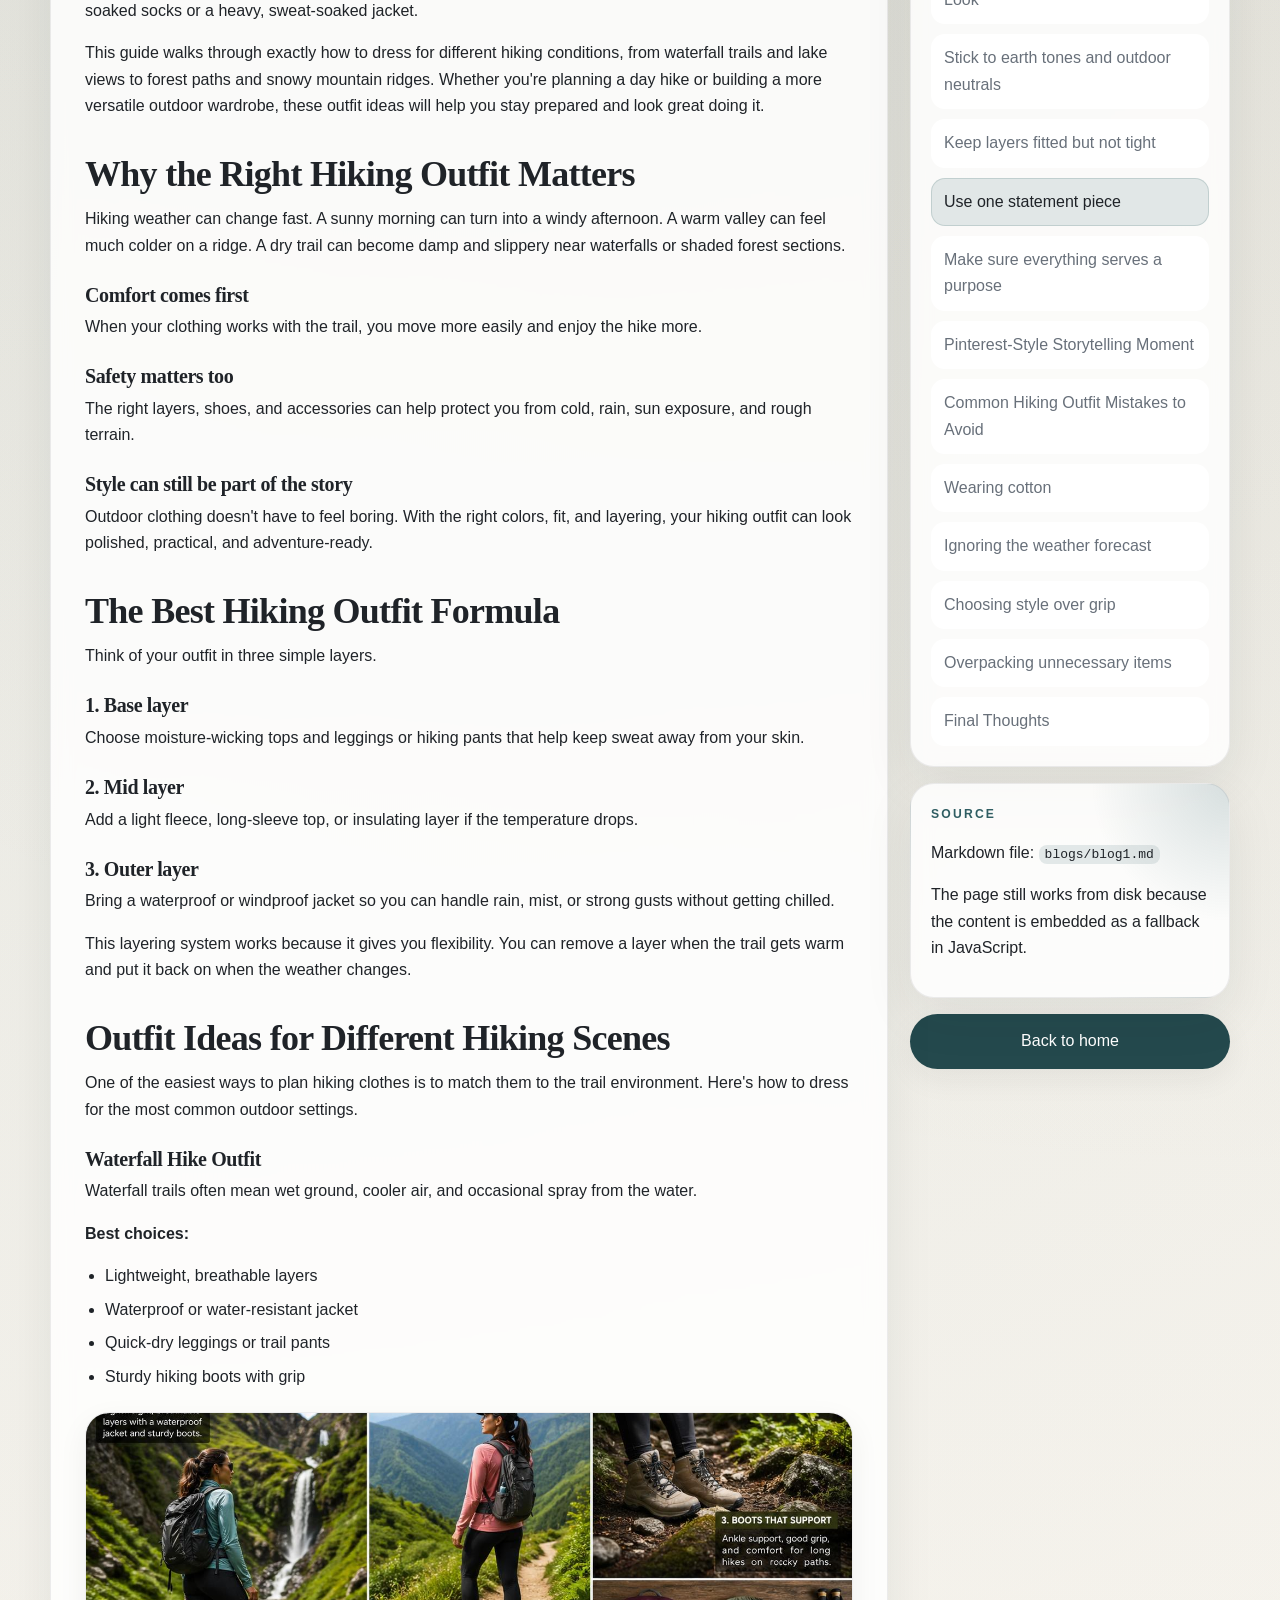
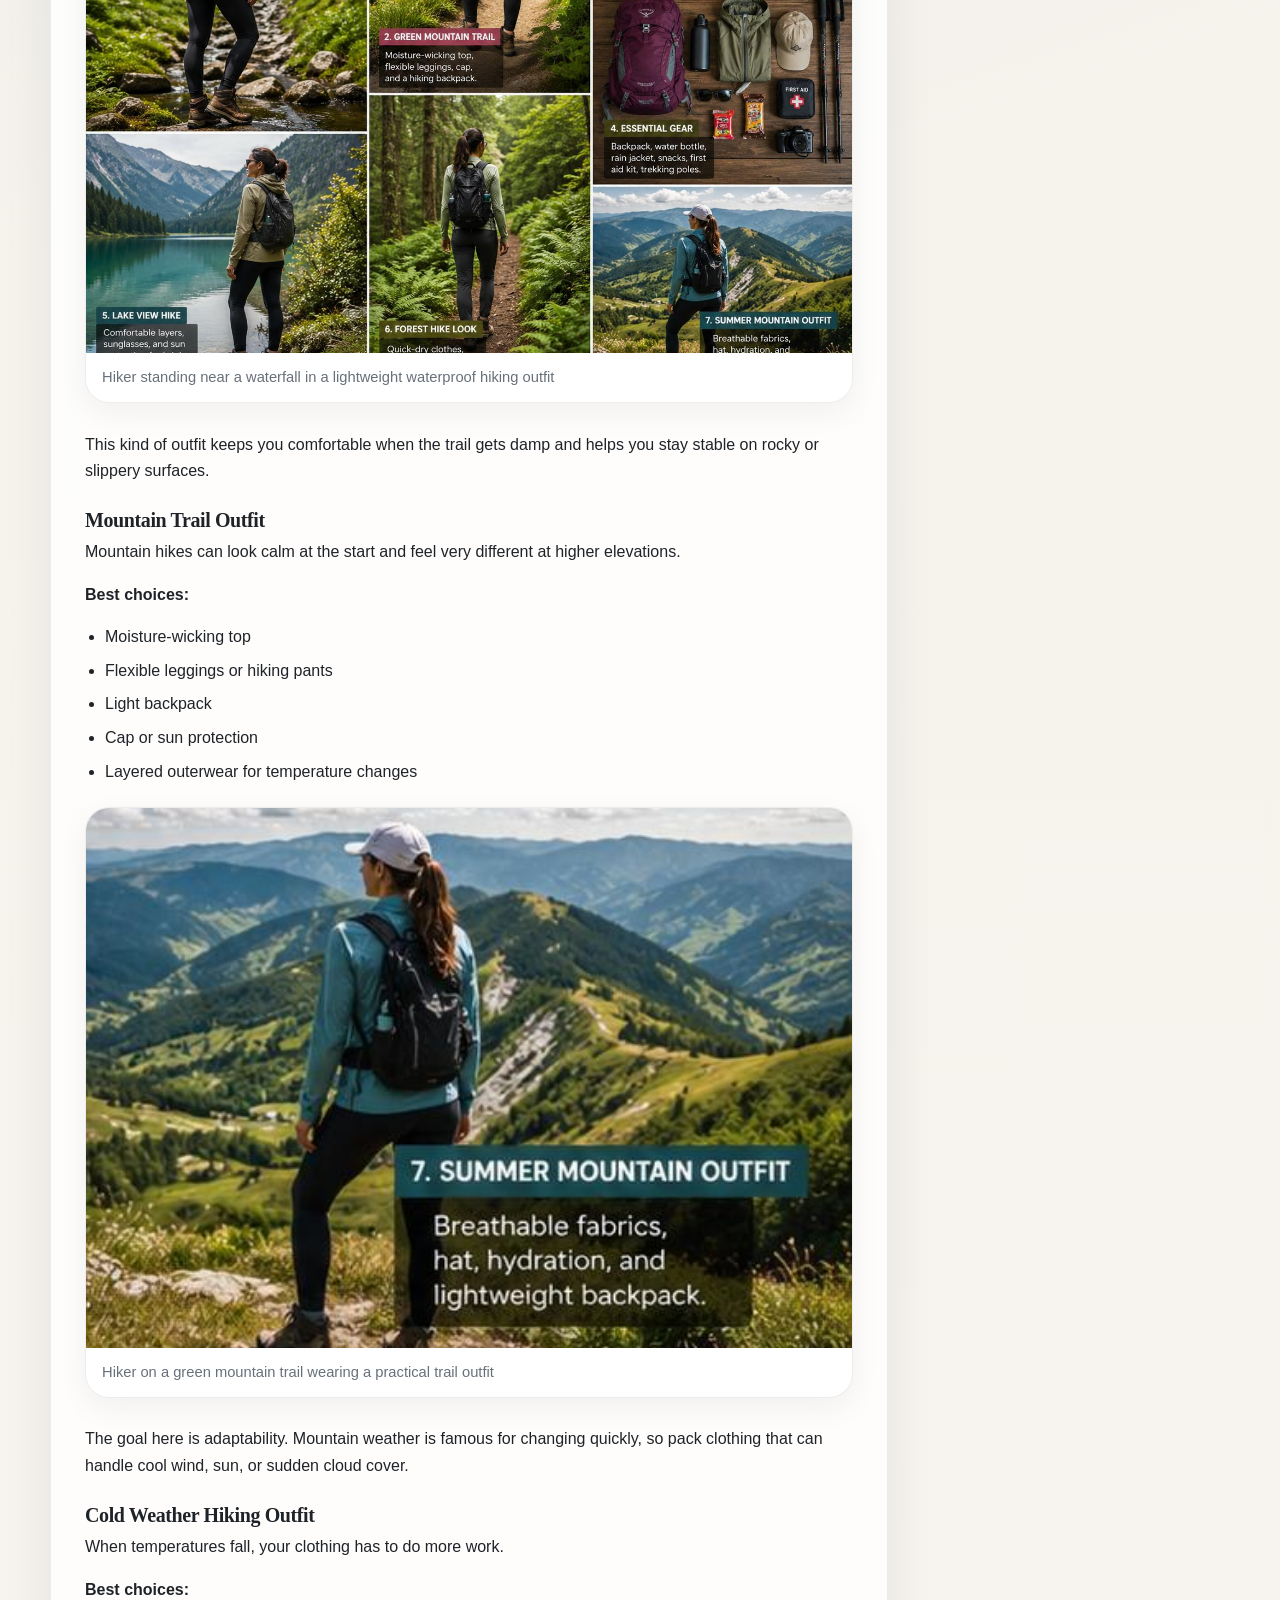
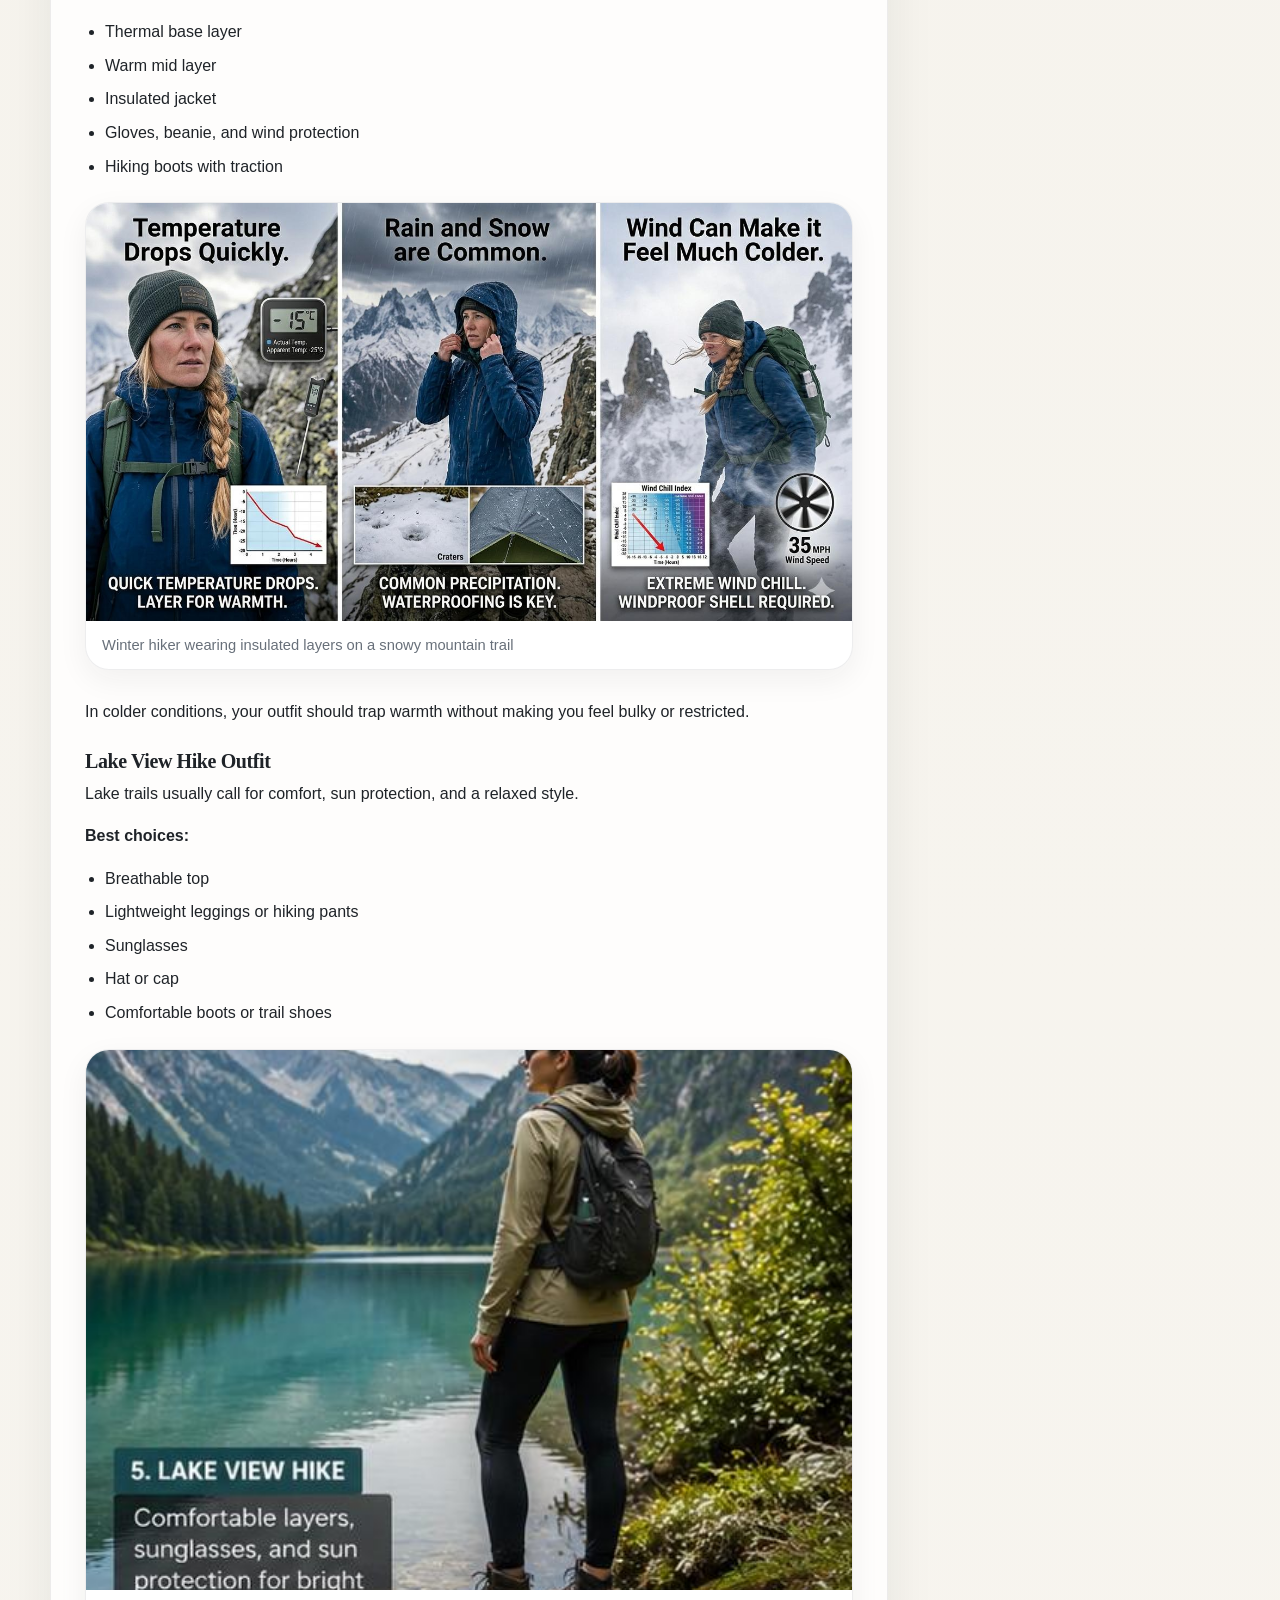
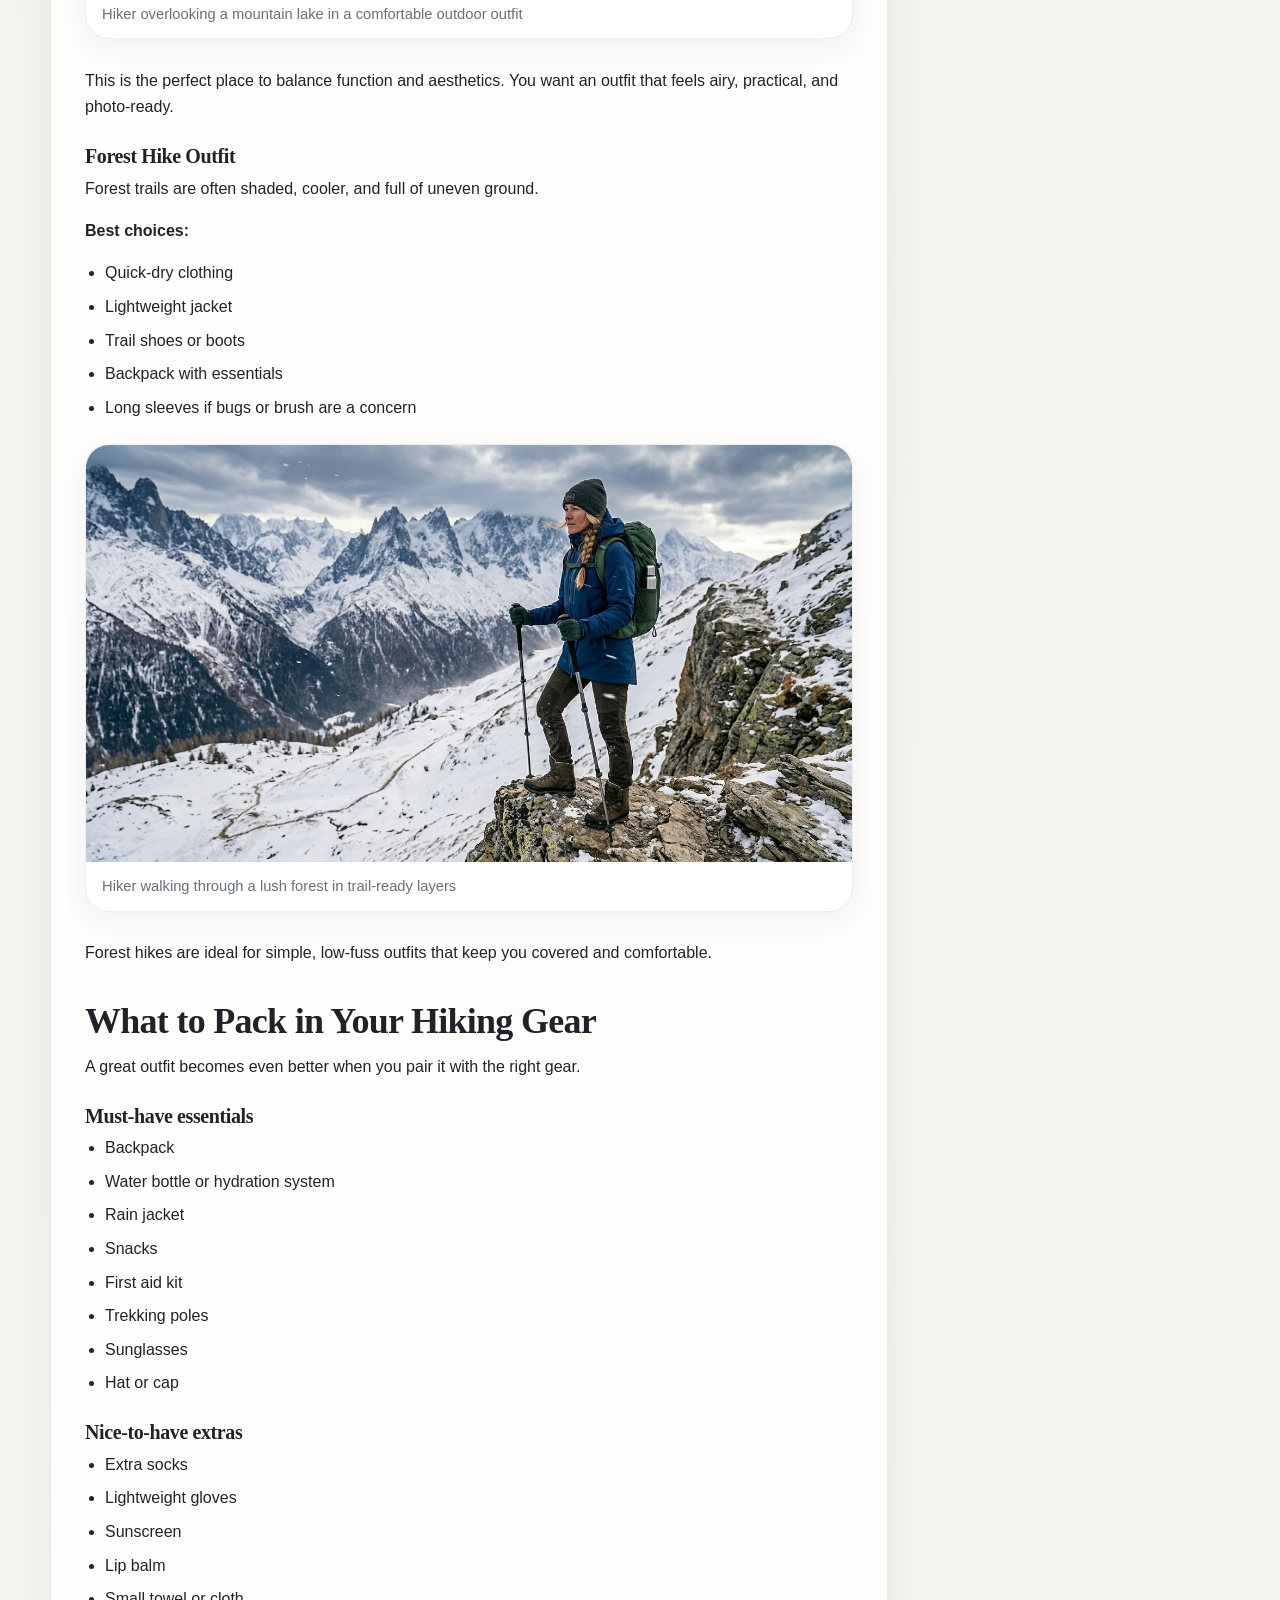
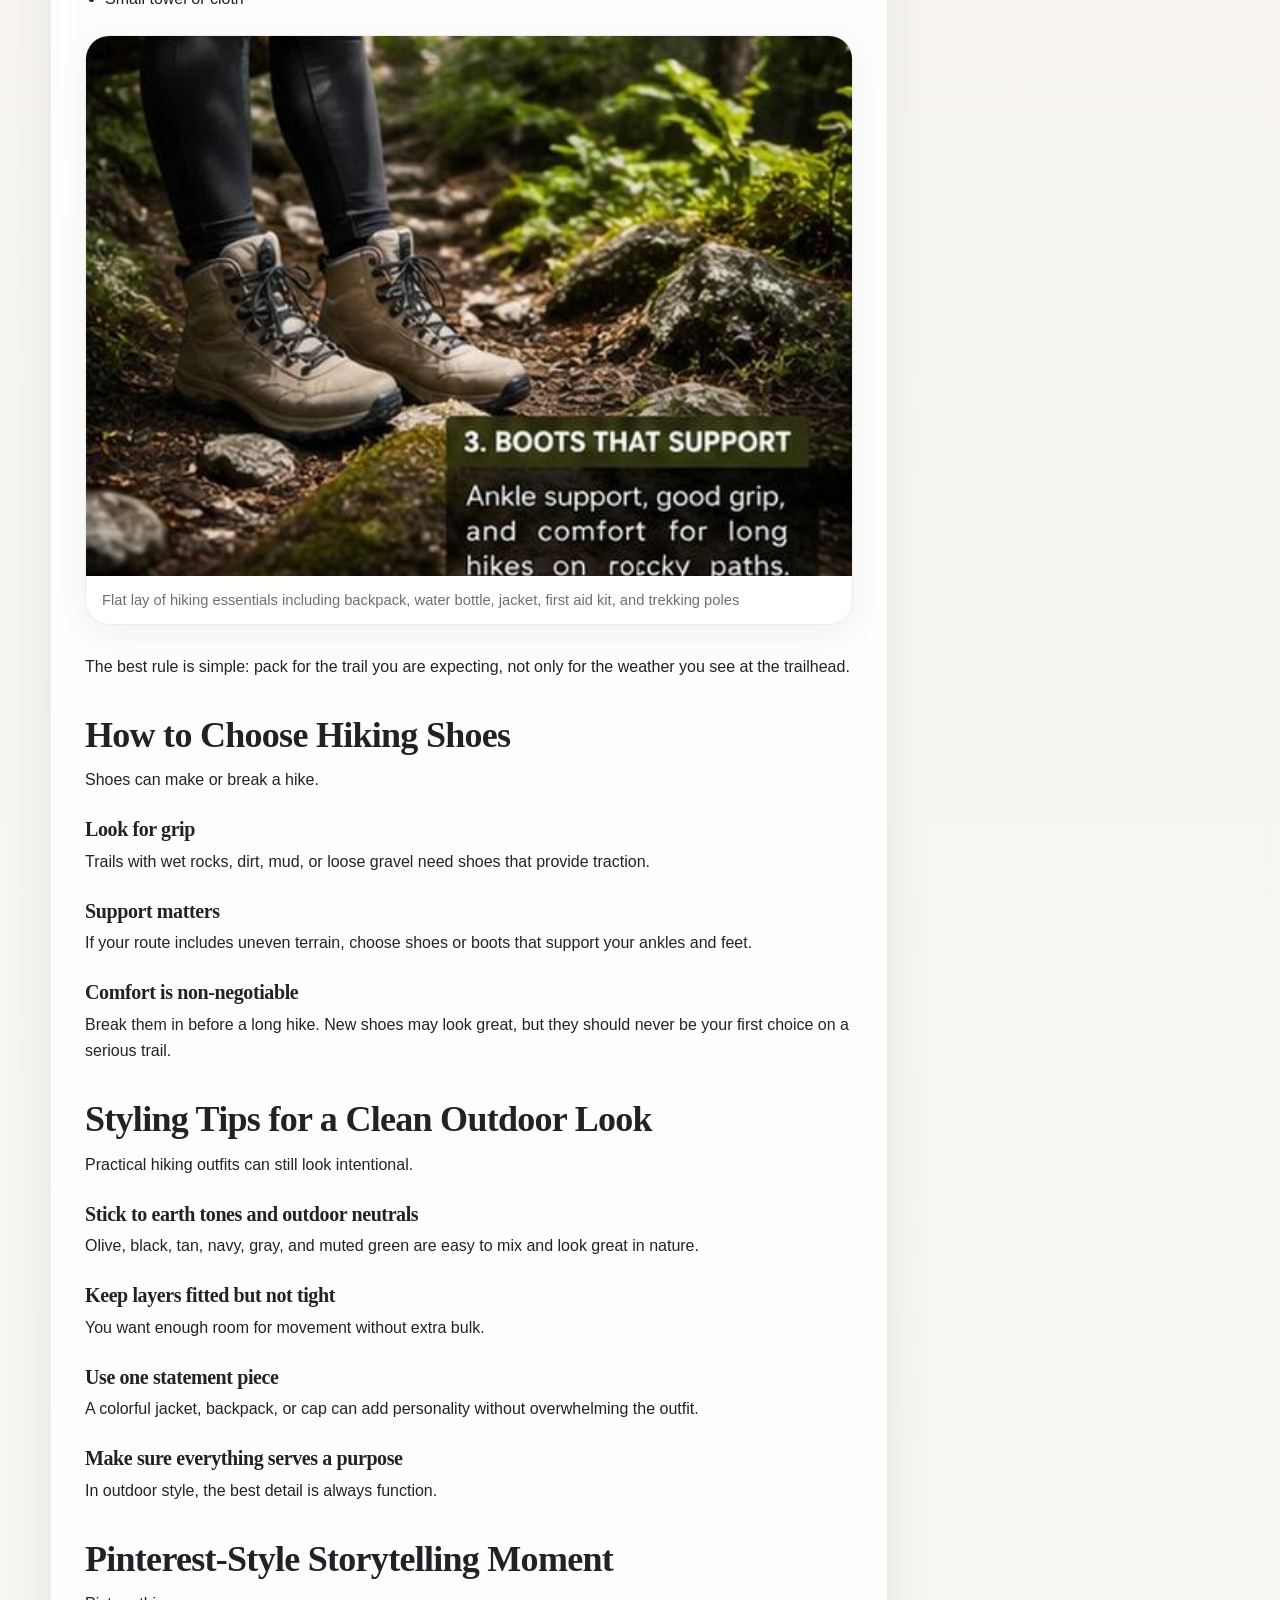
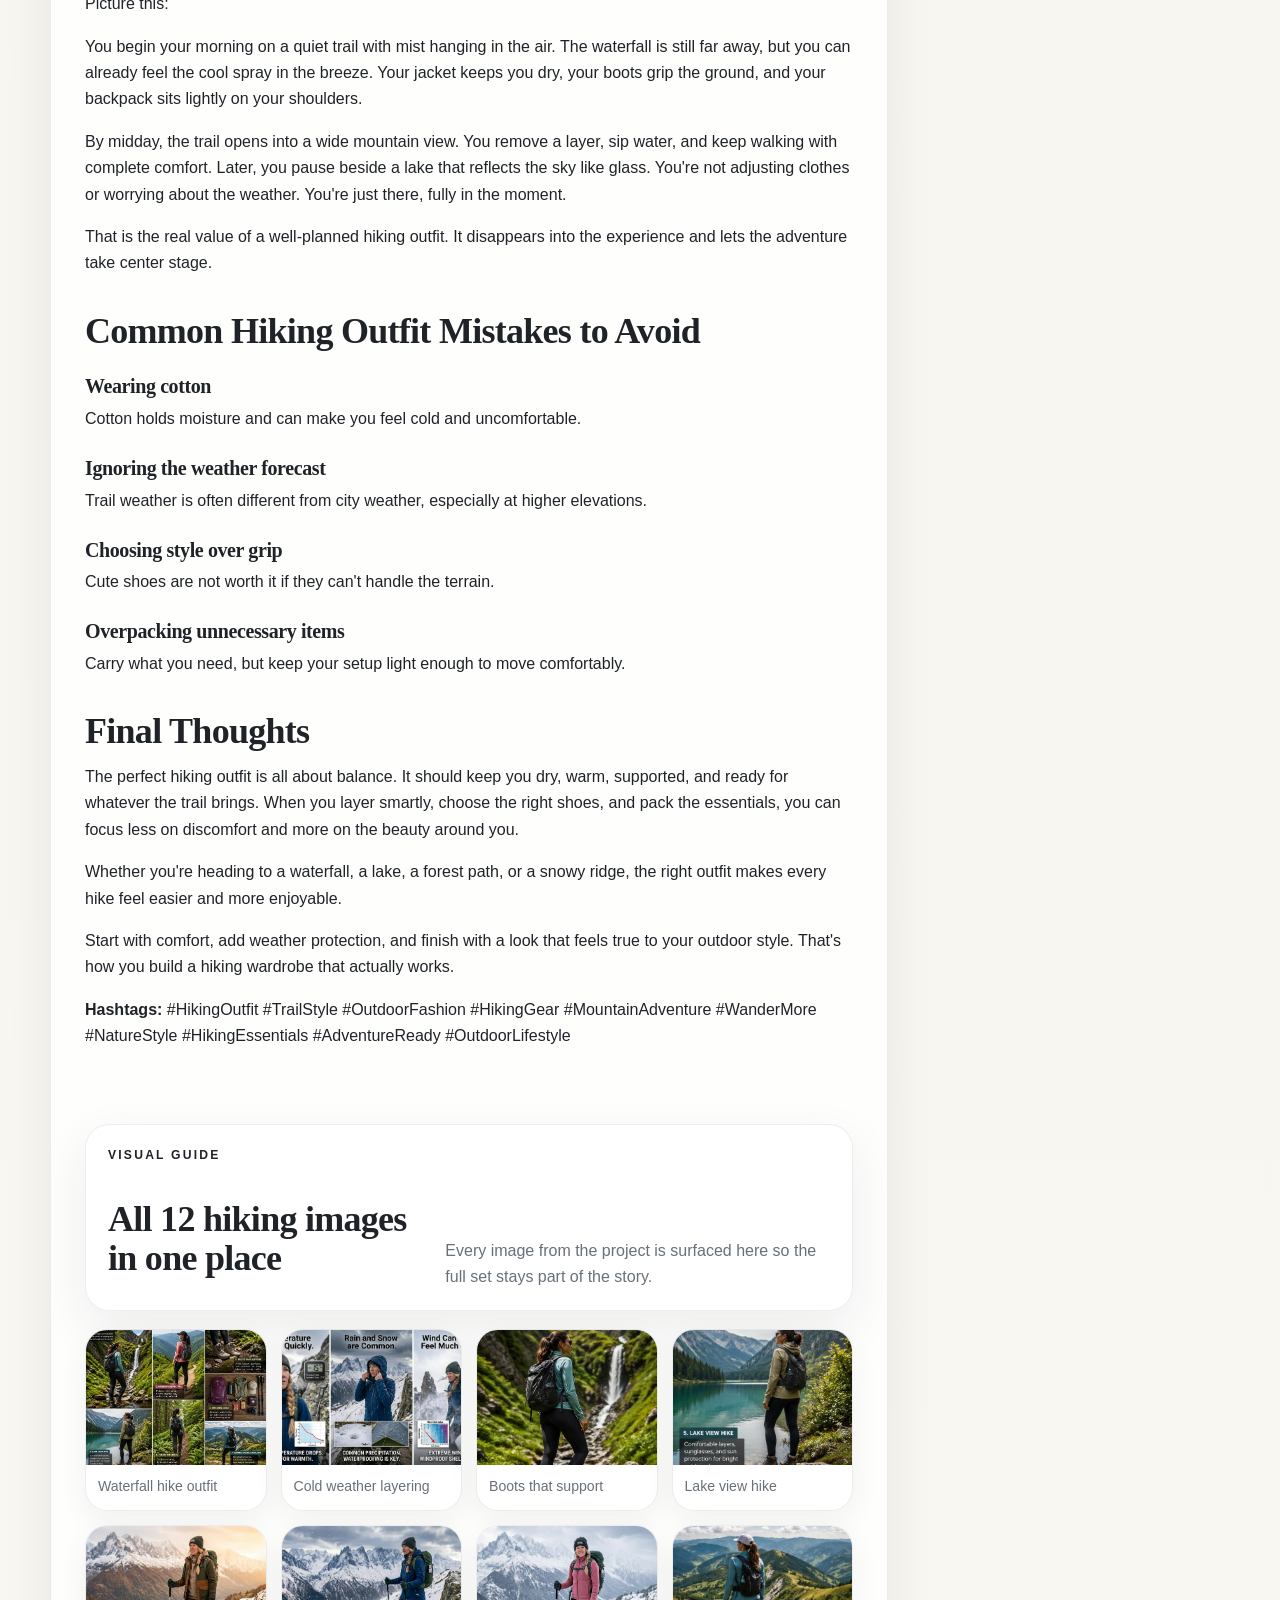
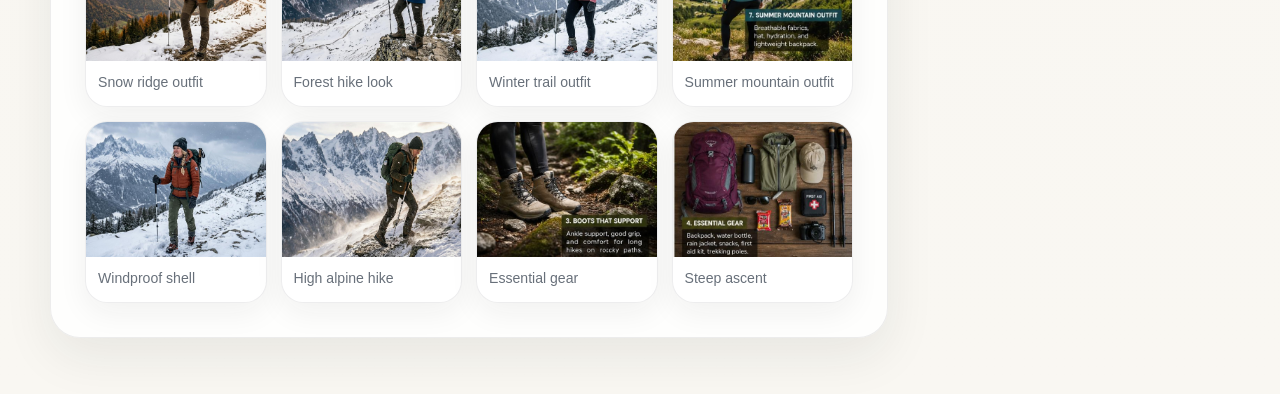
==== commit b2af9988: "Rename blog to Frost & Fashion" ====
--- a/post.html
+++ b/post.html
@@ -3,9 +3,9 @@
 <head>
   <meta charset="UTF-8">
   <meta name="viewport" content="width=device-width, initial-scale=1.0">
-  <title>Blog Post | Outdoor Adventure Stories</title>
-  <meta name="description" content="Read the full blog post rendered from markdown.">
-  <meta property="og:title" content="Blog Post | Outdoor Adventure Stories">
+  <title>Blog Post | Frost & Fashion</title>
+  <meta name="description" content="Read the full Frost & Fashion post rendered from markdown.">
+  <meta property="og:title" content="Blog Post | Frost & Fashion">
   <meta property="og:description" content="A markdown-driven single blog page with responsive images and a clean editorial layout.">
   <meta property="og:type" content="article">
   <meta property="og:image" content="images/image1.jpg">
@@ -16,11 +16,11 @@
 <body data-page="post" data-slug="hiking-outfit-guide-weather-layering">
   <div class="page-shell">
     <header class="topbar">
-      <a class="brand" href="index.html" aria-label="Blog system home">
+      <a class="brand" href="index.html" aria-label="Frost & Fashion home">
         <span class="brand-mark">B</span>
         <span>
-          <strong>BlogSystem</strong>
-          <small>Markdown to Website</small>
+          <strong>Frost & Fashion</strong>
+          <small>Style-led markdown blog</small>
         </span>
       </a>
       <nav class="topbar-actions">
